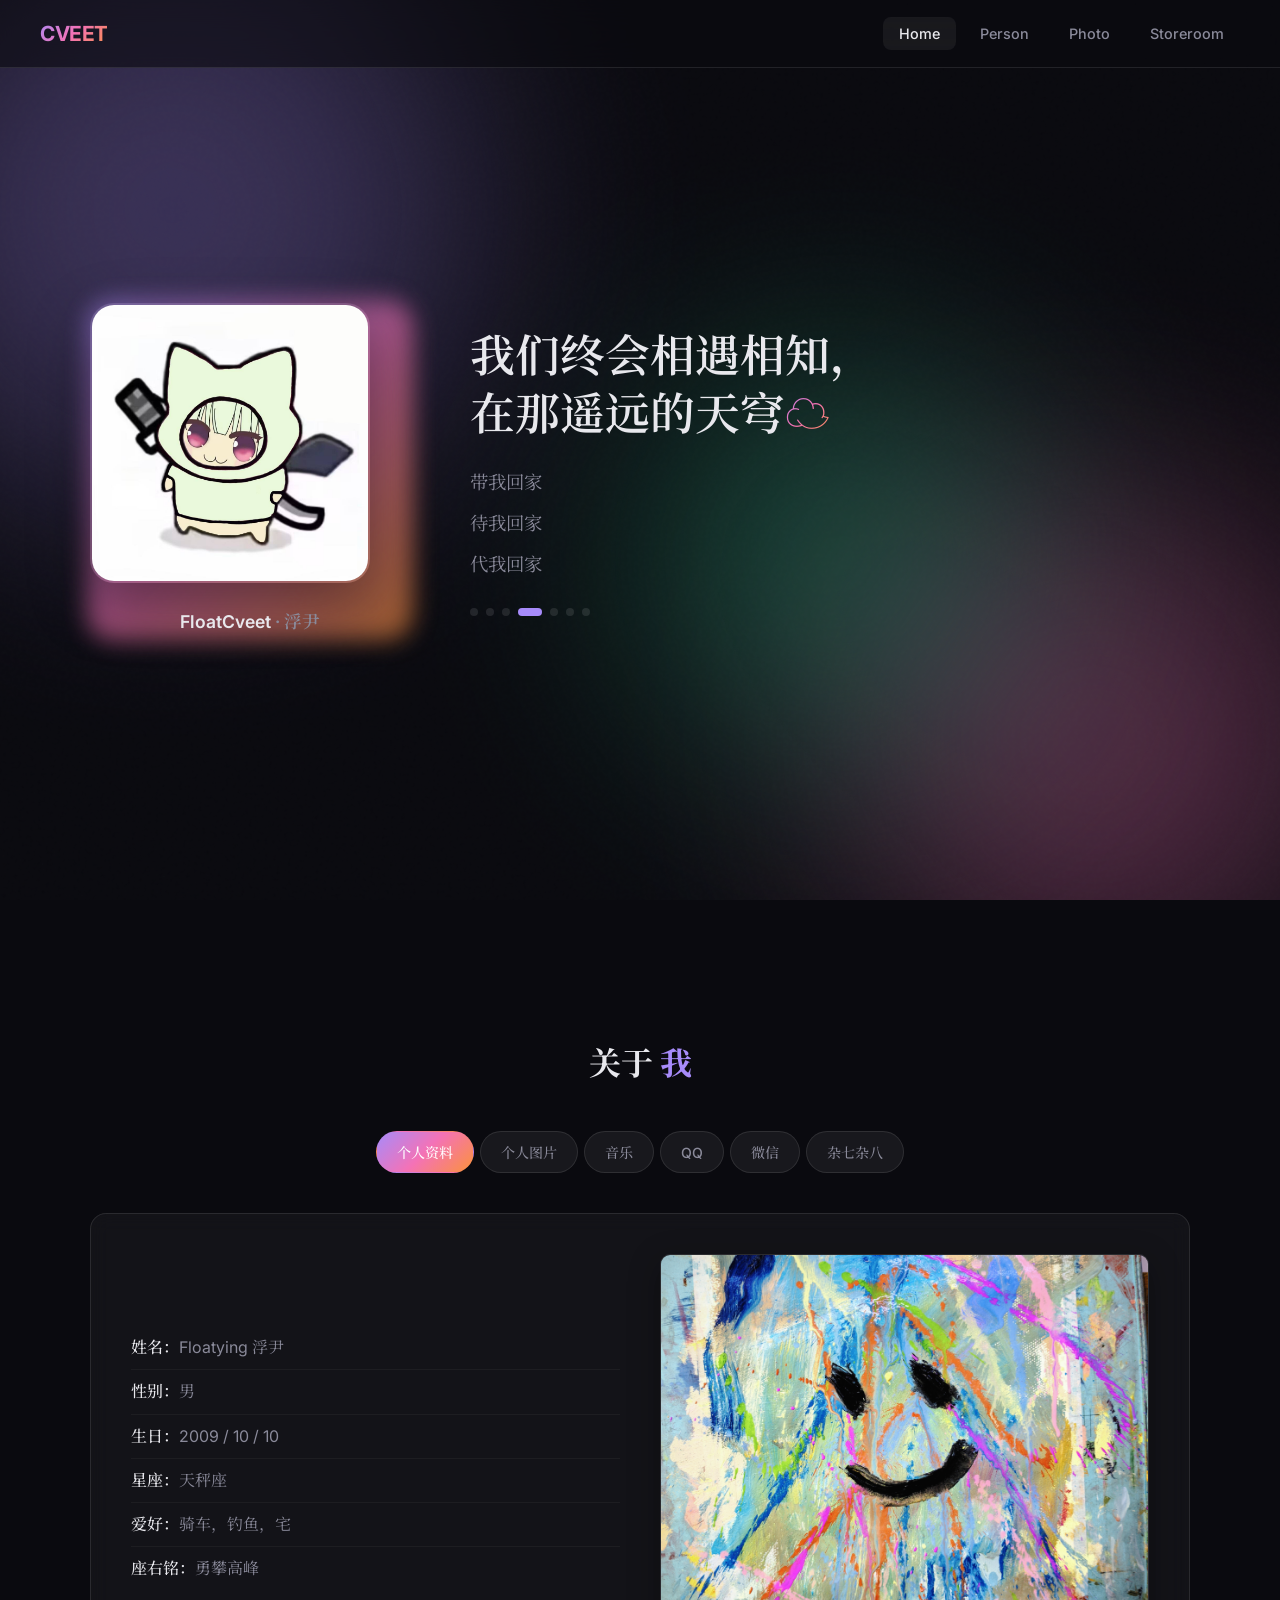
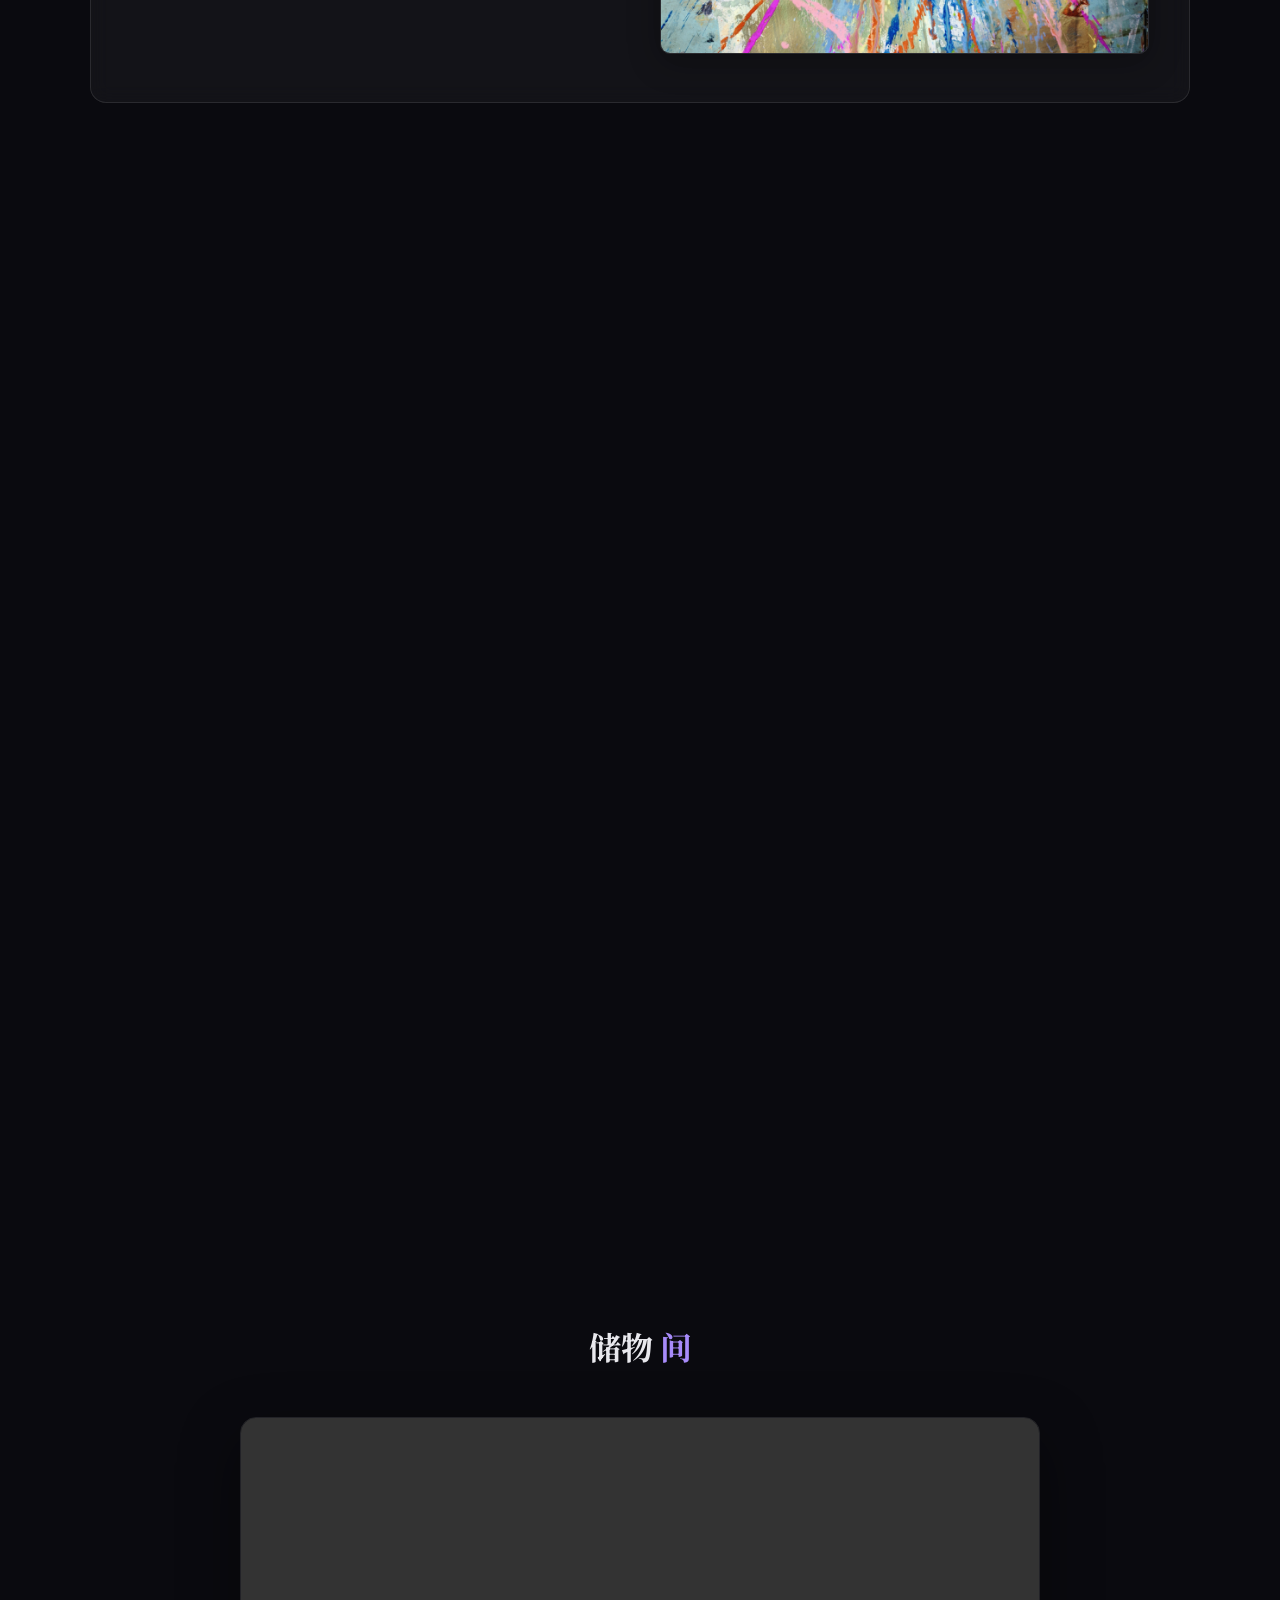
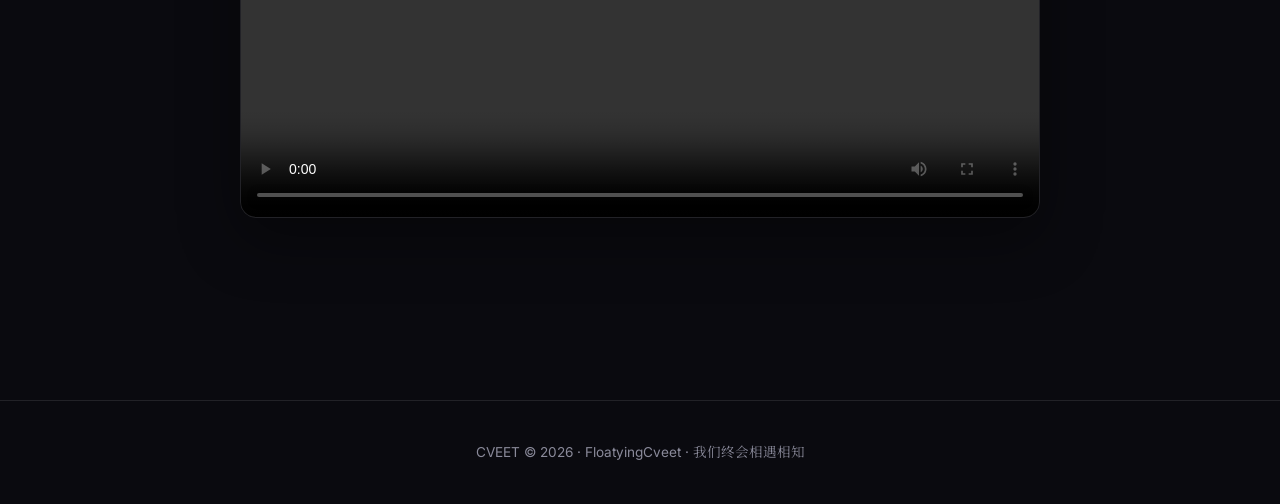
==== index.html @ 34d05875 "Update index.html" ====
<!--感谢千问Ai--Qwen3.7-Max帮我修改该网页-->
<!DOCTYPE html>
<html lang="zh-CN">
<head>
    <meta charset="UTF-8" />
    <meta name="viewport" content="width=device-width, initial-scale=1.0" />
    <title>CVEET - FloatyingCveet 主页</title>
    <link rel="shortcut icon" href="https://g.deev.is/favicon.ico" />
    <link href="https://fonts.googleapis.com/css2?family=Inter:wght@300;400;500;600;700&family=Noto+Serif+SC:wght@400;600&display=swap" rel="stylesheet">
    <style>
        *, *::before, *::after { margin: 0; padding: 0; box-sizing: border-box; }

        :root {
            --bg: #0a0a0f;
            --bg-card: rgba(255,255,255,0.04);
            --bg-glass: rgba(255,255,255,0.06);
            --border-glass: rgba(255,255,255,0.1);
            --text: #e8e8ed;
            --text-muted: #8a8a9a;
            --accent: #a78bfa;
            --accent2: #f472b6;
            --accent3: #34d399;
            --gradient: linear-gradient(135deg, #a78bfa, #f472b6, #fb923c);
            --radius: 16px;
            --radius-sm: 10px;
            --transition: 0.3s cubic-bezier(.4,0,.2,1);
        }

        html { scroll-behavior: smooth; }

        body {
            font-family: 'Inter', 'Noto Serif SC', -apple-system, sans-serif;
            background: var(--bg);
            color: var(--text);
            line-height: 1.7;
            overflow-x: hidden;
        }

        /* Animated Background */
        .bg-gradient {
            position: fixed; inset: 0; z-index: -1; overflow: hidden;
        }
        .bg-gradient .orb {
            position: absolute; border-radius: 50%; filter: blur(120px); opacity: 0.3;
            animation: orbFloat 20s ease-in-out infinite;
        }
        .bg-gradient .orb:nth-child(1) {
            width: 600px; height: 600px; background: #a78bfa; top: -10%; left: -10%;
            animation-delay: 0s;
        }
        .bg-gradient .orb:nth-child(2) {
            width: 500px; height: 500px; background: #f472b6; bottom: -10%; right: -5%;
            animation-delay: -7s;
        }
        .bg-gradient .orb:nth-child(3) {
            width: 400px; height: 400px; background: #34d399; top: 40%; left: 50%;
            animation-delay: -14s;
        }
        @keyframes orbFloat {
            0%, 100% { transform: translate(0, 0) scale(1); }
            25% { transform: translate(80px, -60px) scale(1.1); }
            50% { transform: translate(-40px, 80px) scale(0.9); }
            75% { transform: translate(60px, 40px) scale(1.05); }
        }

        .bg-gradient::after {
            content: ''; position: absolute; inset: 0;
            background: url("data:image/svg+xml,%3Csvg viewBox='0 0 256 256' xmlns='http://www.w3.org/2000/svg'%3E%3Cfilter id='n'%3E%3CfeTurbulence type='fractalNoise' baseFrequency='0.9' numOctaves='4' stitchTiles='stitch'/%3E%3C/filter%3E%3Crect width='100%25' height='100%25' filter='url(%23n)' opacity='0.03'/%3E%3C/svg%3E");
            opacity: 0.5; pointer-events: none;
        }

        /* Navigation */
        nav {
            position: fixed; top: 0; left: 0; right: 0; z-index: 100;
            padding: 16px 40px;
            display: flex; align-items: center; justify-content: space-between;
            backdrop-filter: blur(20px); -webkit-backdrop-filter: blur(20px);
            background: rgba(10,10,15,0.6);
            border-bottom: 1px solid var(--border-glass);
            transition: var(--transition);
        }
        nav.scrolled { background: rgba(10,10,15,0.85); }

        .nav-logo {
            font-size: 1.3rem; font-weight: 700; letter-spacing: -0.5px;
            background: var(--gradient); -webkit-background-clip: text; -webkit-text-fill-color: transparent;
            background-clip: text;
        }

        .nav-links { display: flex; gap: 8px; list-style: none; }
        .nav-links a {
            color: var(--text-muted); text-decoration: none; font-size: 0.9rem;
            padding: 8px 16px; border-radius: 8px; transition: var(--transition);
            font-weight: 500;
        }
        .nav-links a:hover, .nav-links a.active {
            color: var(--text); background: var(--bg-glass);
        }

        .nav-toggle { display: none; background: none; border: none; color: var(--text); cursor: pointer; padding: 8px; }
        .nav-toggle svg { width: 24px; height: 24px; }

        /* Section Base */
        section {
            min-height: 100vh; padding: 120px 40px 80px;
            display: flex; align-items: center; justify-content: center;
        }
        .container { max-width: 1100px; width: 100%; margin: 0 auto; }

        /* Hero Section */
        #home { position: relative; }
        .hero-layout {
            display: grid; grid-template-columns: 320px 1fr; gap: 60px; align-items: center;
        }

        .hero-avatar-wrap { position: relative; }
        .hero-avatar-wrap img {
            width: 280px; height: 280px; object-fit: cover;
            border-radius: 24px; border: 2px solid var(--border-glass);
            box-shadow: 0 20px 60px rgba(0,0,0,0.4);
            transition: transform 0.5s cubic-bezier(.4,0,.2,1);
        }
        .hero-avatar-wrap img:hover { transform: scale(1.03) rotate(1deg); }
        .hero-avatar-wrap::before {
            content: ''; position: absolute; inset: -3px; border-radius: 26px;
            background: var(--gradient); z-index: -1; opacity: 0.6; filter: blur(12px);
        }

        .hero-name {
            font-size: 1.1rem; font-weight: 600; margin-top: 16px; text-align: center;
            color: var(--text-muted);
        }
        .hero-name span { color: var(--text); }

        .hero-info h1 {
            font-family: 'Noto Serif SC', serif; font-size: 2.8rem; font-weight: 600;
            line-height: 1.3; margin-bottom: 24px;
        }
        .hero-info h1 .highlight {
            background: var(--gradient); -webkit-background-clip: text; -webkit-text-fill-color: transparent;
            background-clip: text;
        }

        .quote-slider { position: relative; min-height: 120px; }
        .quote-slide {
            position: absolute; inset: 0; opacity: 0;
            transition: opacity 0.8s ease, transform 0.8s ease;
            transform: translateY(10px);
        }
        .quote-slide.active { opacity: 1; transform: translateY(0); }
        .quote-slide p {
            font-family: 'Noto Serif SC', serif; font-size: 1.15rem;
            color: var(--text-muted); line-height: 1.9; margin-bottom: 6px;
        }

        .quote-dots { display: flex; gap: 8px; margin-top: 24px; }
        .quote-dots button {
            width: 8px; height: 8px; border-radius: 50%; border: none;
            background: var(--border-glass); cursor: pointer; transition: var(--transition);
        }
        .quote-dots button.active {
            background: var(--accent); width: 24px; border-radius: 4px;
        }

        /* Person Section */
        .section-title {
            font-size: 2rem; font-weight: 700; margin-bottom: 40px;
            text-align: center;
        }
        .section-title .accent { color: var(--accent); }

        .tab-bar {
            display: flex; gap: 6px; justify-content: center; flex-wrap: wrap;
            margin-bottom: 40px;
        }
        .tab-bar button {
            background: var(--bg-glass); color: var(--text-muted); border: 1px solid var(--border-glass);
            padding: 10px 20px; border-radius: 100px; font-size: 0.88rem;
            cursor: pointer; transition: var(--transition); font-family: inherit; font-weight: 500;
        }
        .tab-bar button:hover { color: var(--text); border-color: rgba(255,255,255,0.2); }
        .tab-bar button.active {
            background: var(--gradient); color: #fff; border-color: transparent;
        }

        .tab-panel { display: none; animation: fadeUp 0.5s ease; }
        .tab-panel.active { display: block; }

        @keyframes fadeUp {
            from { opacity: 0; transform: translateY(16px); }
            to { opacity: 1; transform: translateY(0); }
        }

        .info-card {
            background: var(--bg-card); border: 1px solid var(--border-glass);
            border-radius: var(--radius); padding: 40px;
            backdrop-filter: blur(10px); -webkit-backdrop-filter: blur(10px);
            display: grid; grid-template-columns: 1fr 1fr; gap: 40px; align-items: center;
        }
        .info-card .info-text p {
            padding: 8px 0; font-size: 1rem; color: var(--text-muted);
            border-bottom: 1px solid rgba(255,255,255,0.04);
        }
        .info-card .info-text p:last-child { border-bottom: none; }
        .info-card .info-text p .label { color: var(--text); font-weight: 500; }
        .info-card .info-img img {
        width: 100%; max-height: 400px; object-fit: cover;
        border-radius: var(--radius-sm);
        border: 1px solid var(--border-glass);
        box-shadow: 0 8px 32px rgba(0,0,0,0.3);
        }

        .lyric-card {
            background: var(--bg-card); border: 1px solid var(--border-glass);
            border-radius: var(--radius); padding: 48px; text-align: center;
            backdrop-filter: blur(10px); max-width: 600px; margin: 0 auto;
        }
        .lyric-card p {
            font-family: 'Noto Serif SC', serif; font-size: 1.1rem;
            color: var(--text-muted); line-height: 2; margin-bottom: 4px;
        }
        .lyric-card .icon { font-size: 2rem; margin-bottom: 16px; }

        /* Photo Gallery */
        .gallery-grid {
            display: grid; grid-template-columns: repeat(auto-fill, minmax(260px, 1fr));
            gap: 16px;
        }
        .gallery-item {
            position: relative; border-radius: var(--radius); overflow: hidden;
            aspect-ratio: 4/5; cursor: pointer;
            border: 1px solid var(--border-glass);
        }
        .gallery-item img {
            width: 100%; height: 100%; object-fit: cover;
            transition: transform 0.6s cubic-bezier(.4,0,.2,1);
        }
        .gallery-item:hover img { transform: scale(1.08); }
        .gallery-item::after {
            content: ''; position: absolute; inset: 0;
            background: linear-gradient(to top, rgba(0,0,0,0.4), transparent);
            opacity: 0; transition: opacity 0.3s;
        }
        .gallery-item:hover::after { opacity: 1; }

        /* Video Section */
        .video-wrap {
            max-width: 800px; margin: 0 auto; border-radius: var(--radius);
            overflow: hidden; border: 1px solid var(--border-glass);
            box-shadow: 0 20px 60px rgba(0,0,0,0.4);
        }
        .video-wrap video { width: 100%; display: block; }

        /* Lightbox */
        .lightbox {
            position: fixed; inset: 0; z-index: 200;
            background: rgba(0,0,0,0.9); backdrop-filter: blur(20px);
            display: flex; align-items: center; justify-content: center;
            opacity: 0; pointer-events: none; transition: opacity 0.3s;
        }
        .lightbox.open { opacity: 1; pointer-events: auto; }
        .lightbox img {
            max-width: 90vw; max-height: 85vh; border-radius: 12px;
            box-shadow: 0 20px 80px rgba(0,0,0,0.5);
        }
        .lightbox-close {
            position: absolute; top: 24px; right: 32px;
            background: none; border: none; color: #fff; font-size: 2rem;
            cursor: pointer; opacity: 0.7; transition: opacity 0.2s;
        }
        .lightbox-close:hover { opacity: 1; }

        /* Scroll Reveal */
        .reveal {
            opacity: 0; transform: translateY(30px);
            transition: opacity 0.7s ease, transform 0.7s ease;
        }
        .reveal.visible { opacity: 1; transform: translateY(0); }

        /* Footer */
        footer {
            text-align: center; padding: 40px; color: var(--text-muted);
            font-size: 0.85rem; border-top: 1px solid var(--border-glass);
        }

        /* Scrollbar */
        ::-webkit-scrollbar { width: 6px; }
        ::-webkit-scrollbar-track { background: transparent; }
        ::-webkit-scrollbar-thumb { background: rgba(255,255,255,0.15); border-radius: 3px; }

        /* Responsive */
        @media (max-width: 900px) {
            .hero-layout { grid-template-columns: 1fr; text-align: center; }
            .hero-avatar-wrap { justify-self: center; }
            .hero-info h1 { font-size: 2rem; }
            .quote-dots { justify-content: center; }
            .info-card { grid-template-columns: 1fr; }
            .info-card .info-img img { max-height: 300px; }
            section { padding: 100px 20px 60px; }
            nav { padding: 14px 20px; }
        }

        @media (max-width: 640px) {
            .nav-links { 
                position: fixed; top: 0; right: 0; bottom: 0; width: 260px;
                flex-direction: column; padding: 80px 24px 40px;
                background: #0a0a0f; backdrop-filter: blur(20px);
                transform: translateX(100%); transition: transform 0.3s ease;
                border-left: 1px solid var(--border-glass);
            }
            .nav-links.open { transform: translateX(0); }
            .nav-links a { font-size: 1rem; padding: 12px 16px; }
            .nav-toggle { display: block; }
            .hero-info h1 { font-size: 1.6rem; }
            .gallery-grid { grid-template-columns: 1fr 1fr; gap: 10px; }
            .gallery-item { aspect-ratio: 1; }
        }
    </style>
</head>
<body>

<div class="bg-gradient">
    <div class="orb"></div>
    <div class="orb"></div>
    <div class="orb"></div>
</div>

<nav id="navbar">
    <div class="nav-logo">CVEET</div>
    <ul class="nav-links" id="navLinks">
        <li><a href="#home" class="active">Home</a></li>
        <li><a href="#person">Person</a></li>
        <li><a href="#photo">Photo</a></li>
        <li><a href="#storeroom">Storeroom</a></li>
    </ul>
    <button class="nav-toggle" id="navToggle" aria-label="Toggle menu">
        <svg viewBox="0 0 24 24" fill="none" stroke="currentColor" stroke-width="2">
            <line x1="3" y1="6" x2="21" y2="6"/>
            <line x1="3" y1="12" x2="21" y2="12"/>
            <line x1="3" y1="18" x2="21" y2="18"/>
        </svg>
    </button>
</nav>

<!-- Hero Section -->
<section id="home">
    <div class="container">
        <div class="hero-layout">
            <div class="hero-avatar-wrap reveal">
                <img src="/images/congyu.jpg" alt="FloatCveet" />
                <div class="hero-name"><span>FloatCveet</span> · 浮尹</div>
            </div>
            <div class="hero-info reveal">
                <h1>我们终会相遇相知，<br/>在那遥远的天穹<span class="highlight">☁️</span></h1>
                <div class="quote-slider" id="quoteSlider">
                    <div class="quote-slide active">
                        <p>无论对谁太过热情，就增加了不被珍惜的概率</p>
                        <p>弱能避开猛烈的狂喜，自然不会有悲痛袭来</p>
                        <p style="color:var(--accent);font-size:0.9rem;">——《人间失格》</p>
                    </div>
                    <div class="quote-slide">
                        <p>在最黑暗的那段人生，是我自己把我自己拉出深渊</p>
                        <p>没有那个人，我就做那个人</p>
                        <p style="color:var(--accent);font-size:0.9rem;">—— 中岛美嘉</p>
                    </div>
                    <div class="quote-slide">
                        <p>生命是有光的，在我熄灭以前</p>
                        <p>能够照亮你一点，就是我所有能做的了</p>
                        <p style="color:var(--accent);font-size:0.9rem;">——《云边有个小卖部》</p>
                    </div>
                    <div class="quote-slide">
                        <p>带我回家</p>
                        <p>待我回家</p>
                        <p>代我回家</p>
                    </div>
                    <div class="quote-slide">
                        <p>不论身在何处，心向何方，</p>
                        <p>我们永远都在同一片天空下</p>
                        <p style="color:var(--accent);font-size:0.9rem;">——《缘之空》</p>
                    </div>
                    <div class="quote-slide">
                        <p>所谓觉悟，</p>
                        <p>就是在漆黑的荒野上开辟出一条理应前进的道路</p>
                        <p style="color:var(--accent);font-size:0.9rem;">——《JOJO的奇妙冒险》</p>
                    </div>
                    <div class="quote-slide">
                        <p>你要咽的下这世间的不美好</p>
                        <p>才配得上这世上一切的美好</p>
                    </div>
                </div>
                <div class="quote-dots" id="quoteDots"></div>
            </div>
        </div>
    </div>
</section>

<!-- Person Section -->
<section id="person">
    <div class="container">
        <h2 class="section-title reveal">关于 <span class="accent">我</span></h2>
        <div class="tab-bar reveal" id="tabBar">
            <button class="active" data-tab="0">个人资料</button>
            <button data-tab="1">个人图片</button>
            <button data-tab="2">音乐</button>
            <button data-tab="3">QQ</button>
            <button data-tab="4">微信</button>
            <button data-tab="5">杂七杂八</button>
        </div>

        <div class="tab-panel active" data-panel="0">
            <div class="info-card reveal">
                <div class="info-text">
                    <p><span class="label">姓名：</span>Floatying 浮尹</p>
                    <p><span class="label">性别：</span>男</p>
                    <p><span class="label">生日：</span>2009 / 10 / 10</p>
                    <p><span class="label">星座：</span>天秤座 </p>
                    <p><span class="label">爱好：</span>骑车，钓鱼，宅</p>
                    <p><span class="label">座右铭：</span>勇攀高峰</p>
                </div>
                <div class="info-img">
                    <img src="/images/smile.jpg" alt="个人海报" />
                </div>
            </div>
        </div>

        <div class="tab-panel" data-panel="1">
            <div class="info-card reveal">
                <div class="info-text">
                    <div class="lyric-card" style="border:none;padding:0;background:none;backdrop-filter:none;">
                        <div class="icon">💘</div>
                        <p>《一个人想着一个人》</p>
                    </div>
                </div>
                <div class="info-img">
                    <img src="/images/hezhao.jpg" alt="个人图片" />
                </div>
            </div>
        </div>

        <div class="tab-panel" data-panel="2">
            <div class="lyric-card reveal">
                <div class="icon">🎶</div>
                <p>来不及道声感谢</p>
                <p>故事已结尾</p>
                <p>太多事情来不及后悔</p>
                <p>我还有太多心愿</p>
                <p>太多梦没有实现</p>
                <p>桌上还留着过去的照片💕</p>
            </div>
        </div>

        <div class="tab-panel" data-panel="3">
            <div class="info-card reveal">
                <div class="info-text">
                    <p><span class="label">QQ 大号：</span>1914535841</p>
                    <p><span class="label">QQ 小号：</span>3363246974</p>
                    <p><span class="label">邮箱：</span>1914535841@qq.com</p>
                </div>
                <div class="info-img">
                    <img src="/images/qqtx.jpg" alt="" />
                </div>
            </div>
        </div>

        <div class="tab-panel" data-panel="4">
            <div class="info-card reveal">
                <div class="info-text">
                    <p><span class="label">微信：</span>hao1010Sora</p>
                    <p>落叶🍂知湫意</p>
                    <p>爱意💕随风起</p>
                </div>
                <div class="info-img">
                    <img src="/images/wxtx.jpg" alt="" />
                </div>
            </div>
        </div>

        <div class="tab-panel" data-panel="5">
            <div class="info-card reveal">
                <div class="info-text">
                    <p>太杂了，不知道说什么好，干脆不说了</p>
                </div>
                <div class="info-img">
                    <img src="/images/img2/午间明日.jpg" alt="" />
                </div>
            </div>
        </div>
    </div>
</section>

<!-- Photo Gallery -->
<section id="photo">
    <div class="container">
        <h2 class="section-title reveal">照片 <span class="accent">集</span></h2>
        <div class="gallery-grid reveal">
            <div class="gallery-item" onclick="openLightbox(this)">
                <img src="/images/fj1.jpg" alt="" />
            </div>
            <div class="gallery-item" onclick="openLightbox(this)">
                <img src="/images/fj2.jpg" alt="" />
            </div>
            <div class="gallery-item" onclick="openLightbox(this)">
                <img src="/images/fj3.jpg" alt="" />
            </div>
            <div class="gallery-item" onclick="openLightbox(this)">
                <img src="/images/fj4.jpg" alt="" />
            </div>
            <!--<div class="gallery-item" onclick="openLightbox(this)">
                <img src="/images/img1/previewFix.jpg" alt="" />
            </div>
            <div class="gallery-item" onclick="openLightbox(this)">
                <img src="/images/img1/previewFix (1).jpg" alt="" />
            </div>
            <div class="gallery-item" onclick="openLightbox(this)">
                <img src="/images/img1/previewFix (2).jpg" alt="" />
            </div>
            <div class="gallery-item" onclick="openLightbox(this)">
                <img src="/images/img1/previewFix (3).jpg" alt="" />
            </div>
            <div class="gallery-item" onclick="openLightbox(this)">
                <img src="/images/img1/previewFix (4).jpg" alt="" />
            </div>
            <div class="gallery-item" onclick="openLightbox(this)">
                <img src="/images/img1/previewFix (5).jpg" alt="" />
            </div>
            <div class="gallery-item" onclick="openLightbox(this)">
                <img src="/images/img2/previewFix (6).jpg" alt="" />
            </div>
            <div class="gallery-item" onclick="openLightbox(this)">
                <img src="/images/img2/psc1.jpg" alt="" />
            </div>-->
        </div>
    </div>
</section>

<!-- Video Section -->
<section id="storeroom">
    <div class="container">
        <h2 class="section-title reveal">储物 <span class="accent">间</span></h2>
        <div class="video-wrap reveal">
            <video src="https://vdse.bdstatic.com/192d9a98d782d9c74c96f09db9378d93.mp4" controls preload="metadata"></video>
        </div>
    </div>
</section>

<!-- Lightbox -->
<div class="lightbox" id="lightbox" onclick="closeLightbox()">
    <button class="lightbox-close" onclick="closeLightbox()">&times;</button>
    <img id="lightboxImg" src="" alt="" />
</div>

<footer>
    <p>CVEET &copy; 2026 &middot; FloatyingCveet &middot; 我们终会相遇相知</p>
</footer>

<script>
(function() {
    'use strict';

    // Quote Slider
    var slides = document.querySelectorAll('.quote-slide');
    var dotsContainer = document.getElementById('quoteDots');
    var currentSlide = 0;
    var autoSlide;

    slides.forEach(function(_, i) {
        var dot = document.createElement('button');
        dot.setAttribute('aria-label', 'Quote ' + (i + 1));
        if (i === 0) dot.classList.add('active');
        dot.addEventListener('click', function() { goToSlide(i); });
        dotsContainer.appendChild(dot);
    });

    function goToSlide(n) {
        slides[currentSlide].classList.remove('active');
        dotsContainer.children[currentSlide].classList.remove('active');
        currentSlide = n;
        slides[currentSlide].classList.add('active');
        dotsContainer.children[currentSlide].classList.add('active');
    }

    function nextSlide() {
        goToSlide((currentSlide + 1) % slides.length);
    }

    function startAuto() {
        autoSlide = setInterval(nextSlide, 5000);
    }
    startAuto();

    document.getElementById('quoteSlider').addEventListener('mouseenter', function() { clearInterval(autoSlide); });
    document.getElementById('quoteSlider').addEventListener('mouseleave', startAuto);

    // Tab Switching
    var tabButtons = document.querySelectorAll('#tabBar button');
    var tabPanels = document.querySelectorAll('.tab-panel');

    tabButtons.forEach(function(btn) {
        btn.addEventListener('click', function() {
            var idx = btn.dataset.tab;
            tabButtons.forEach(function(b) { b.classList.remove('active'); });
            btn.classList.add('active');
            tabPanels.forEach(function(p) {
                p.classList.remove('active');
                if (p.dataset.panel === idx) p.classList.add('active');
            });
        });
    });

    // Scroll Reveal
    var revealEls = document.querySelectorAll('.reveal');
    var observer = new IntersectionObserver(function(entries) {
        entries.forEach(function(entry) {
            if (entry.isIntersecting) {
                entry.target.classList.add('visible');
                observer.unobserve(entry.target);
            }
        });
    }, { threshold: 0.15 });

    revealEls.forEach(function(el) { observer.observe(el); });

    // Navbar Scroll
    var navbar = document.getElementById('navbar');
    window.addEventListener('scroll', function() {
        navbar.classList.toggle('scrolled', window.scrollY > 60);
    });

    // Active Nav Link
    var sections = document.querySelectorAll('section');
    var navLinks = document.querySelectorAll('.nav-links a');

    window.addEventListener('scroll', function() {
        var current = '';
        sections.forEach(function(sec) {
            var top = sec.offsetTop - 200;
            if (window.scrollY >= top) current = sec.getAttribute('id');
        });
        navLinks.forEach(function(link) {
            link.classList.remove('active');
            if (link.getAttribute('href') === '#' + current) link.classList.add('active');
        });
    });

    // Mobile Nav
    var navToggle = document.getElementById('navToggle');
    var navLinksEl = document.getElementById('navLinks');

    navToggle.addEventListener('click', function() {
        navLinksEl.classList.toggle('open');
    });

    navLinksEl.querySelectorAll('a').forEach(function(a) {
        a.addEventListener('click', function() { navLinksEl.classList.remove('open'); });
    });

    // Lightbox
    window.openLightbox = function(el) {
        var img = el.querySelector('img');
        document.getElementById('lightboxImg').src = img.src;
        document.getElementById('lightbox').classList.add('open');
        document.body.style.overflow = 'hidden';
    };

    window.closeLightbox = function() {
        document.getElementById('lightbox').classList.remove('open');
        document.body.style.overflow = '';
    };

    document.addEventListener('keydown', function(e) {
        if (e.key === 'Escape') closeLightbox();
    });

    // Smooth Scroll
    document.querySelectorAll('a[href^="#"]').forEach(function(anchor) {
        anchor.addEventListener('click', function(e) {
            e.preventDefault();
            var target = document.querySelector(this.getAttribute('href'));
            if (target) {
                target.scrollIntoView({ behavior: 'smooth', block: 'start' });
            }
        });
    });

})();
</script>

</body>
</html>
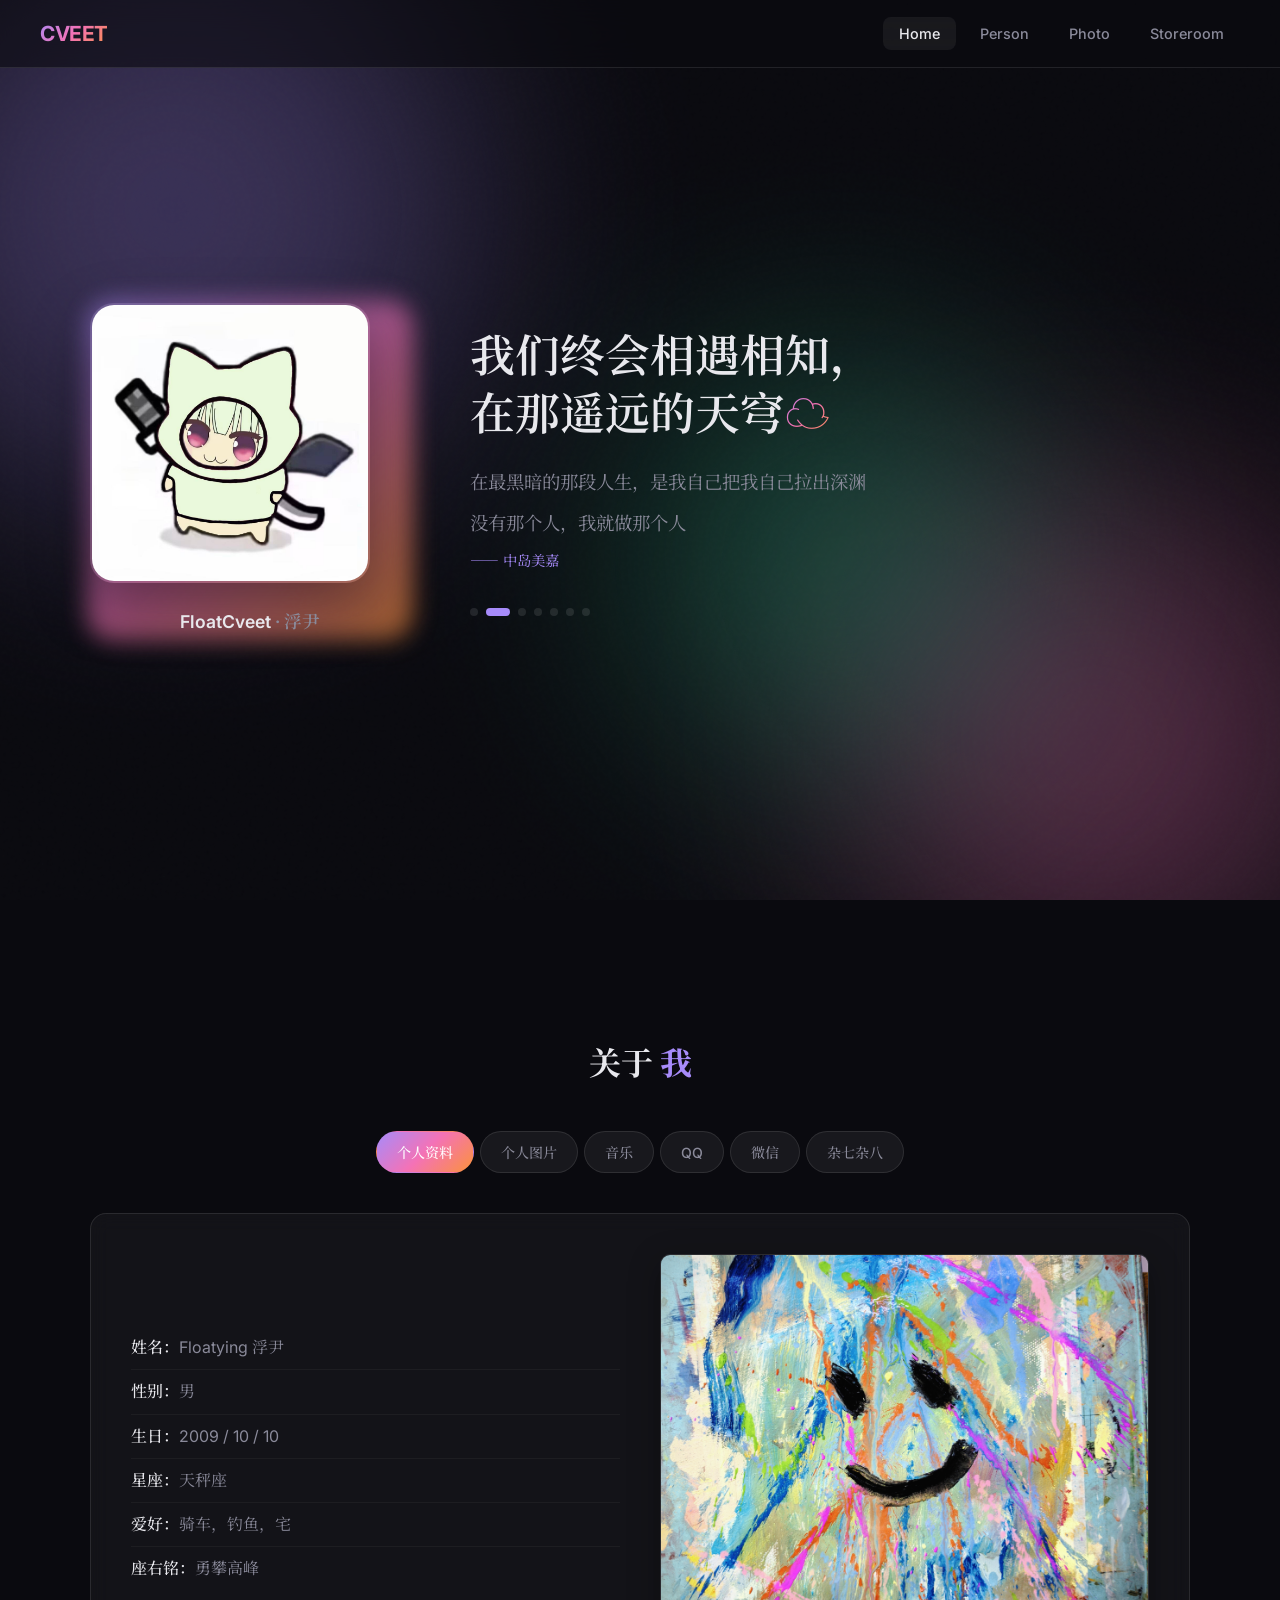
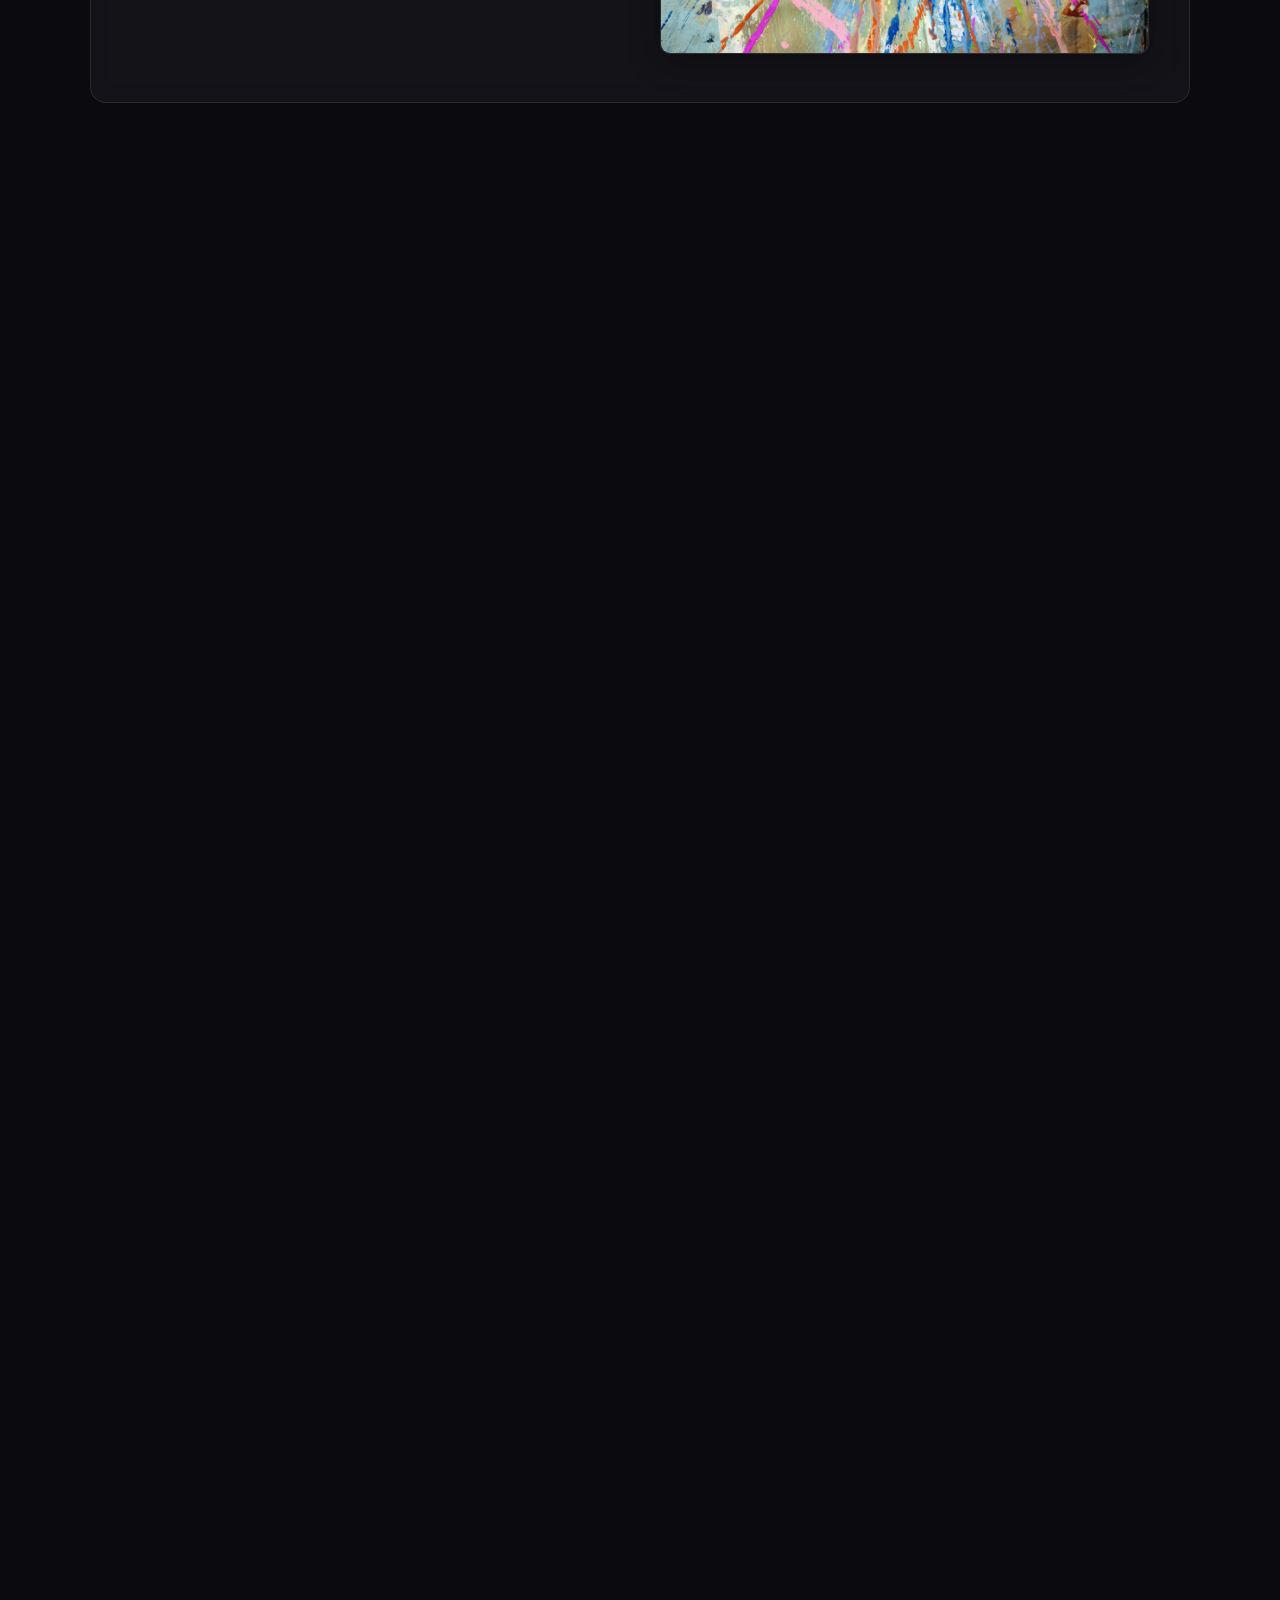
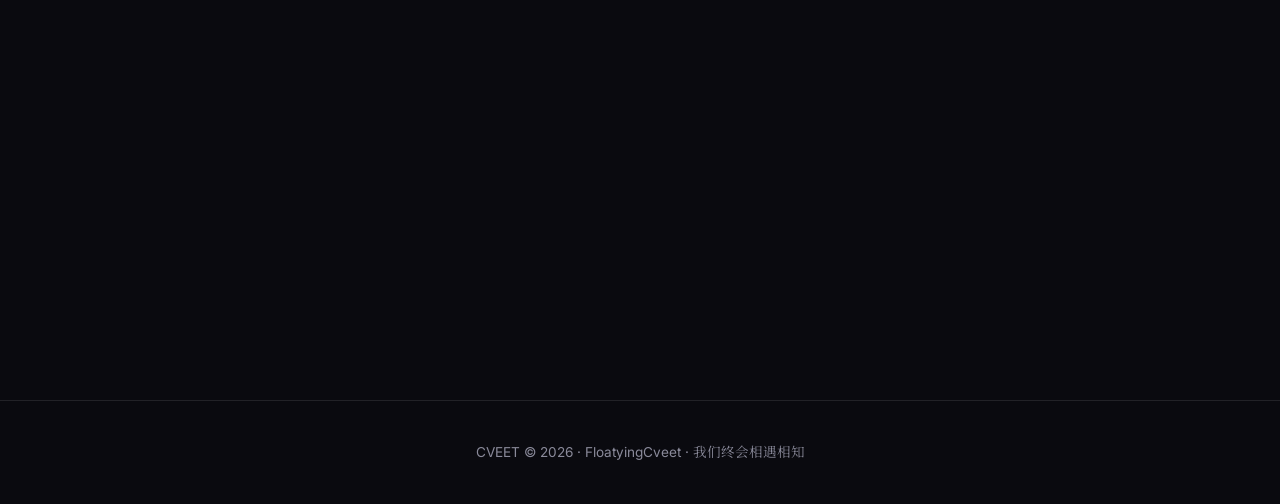
==== commit f9ed976a: "Update index.html" ====
--- a/index.html
+++ b/index.html
@@ -1,4 +1,4 @@
-<!--感谢千问Ai--Qwen3.7-Max帮我修改该网页-->
+    <!--感谢千问Ai--Qwen3.7-Max帮我修改该网页-->
 <!DOCTYPE html>
 <html lang="zh-CN">
 <head>
@@ -314,6 +314,26 @@
             .hero-info h1 { font-size: 1.6rem; }
             .gallery-grid { grid-template-columns: 1fr 1fr; gap: 10px; }
             .gallery-item { aspect-ratio: 1; }
+            /* 抽屉面板：去掉 backdrop-filter 依赖，纯实色保底 */
+            .nav-links {
+            background: #0a0a0f !important;
+            -webkit-backdrop-filter: none;
+            backdrop-filter: none;
+            }        
+
+            /* 让每个导航链接都有可见背景 */
+            .nav-links a {
+            background: rgba(255, 255, 255, 0.06);
+            border-radius: 10px;
+            color: var(--text);
+            }
+
+            /* 当前激活页高亮 */
+            .nav-links a.active {
+            background: linear-gradient(135deg, #a78bfa, #f472b6);
+            color: #fff;
+            }
+
         }
     </style>
 </head>
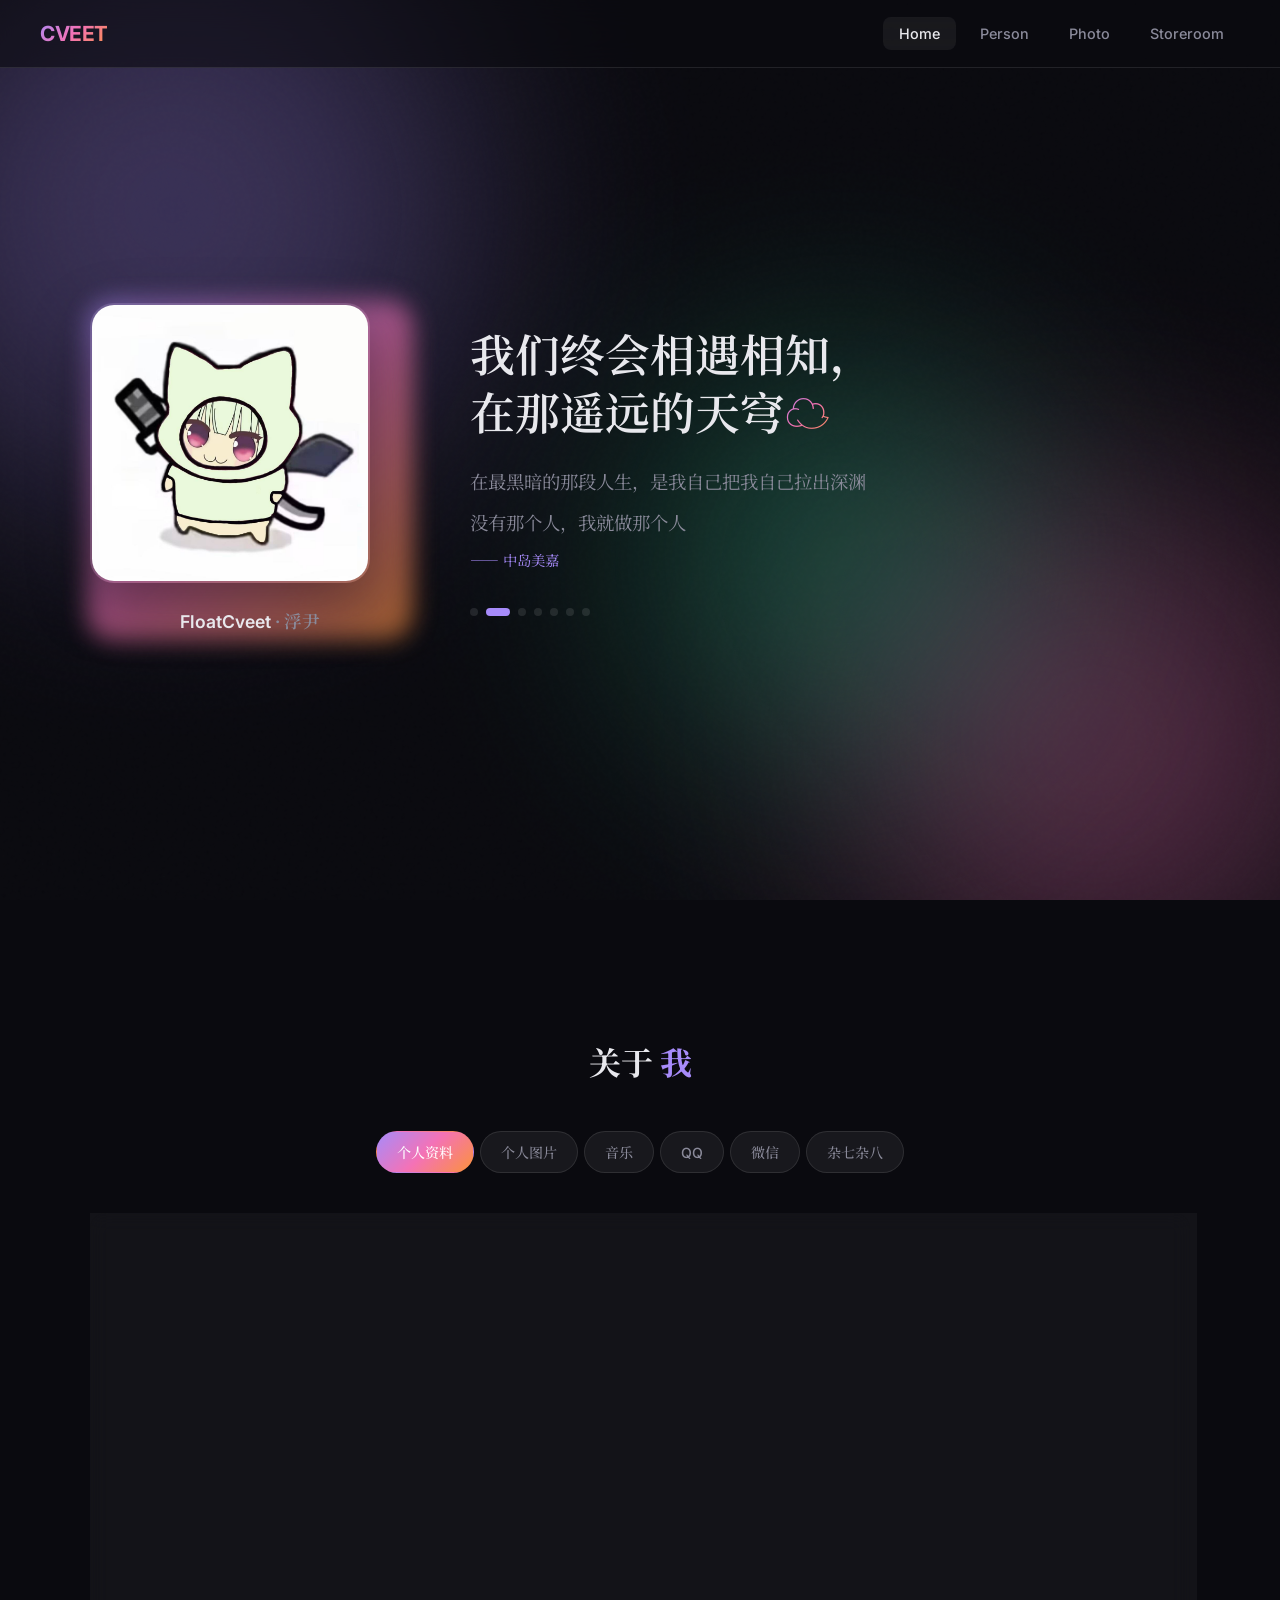
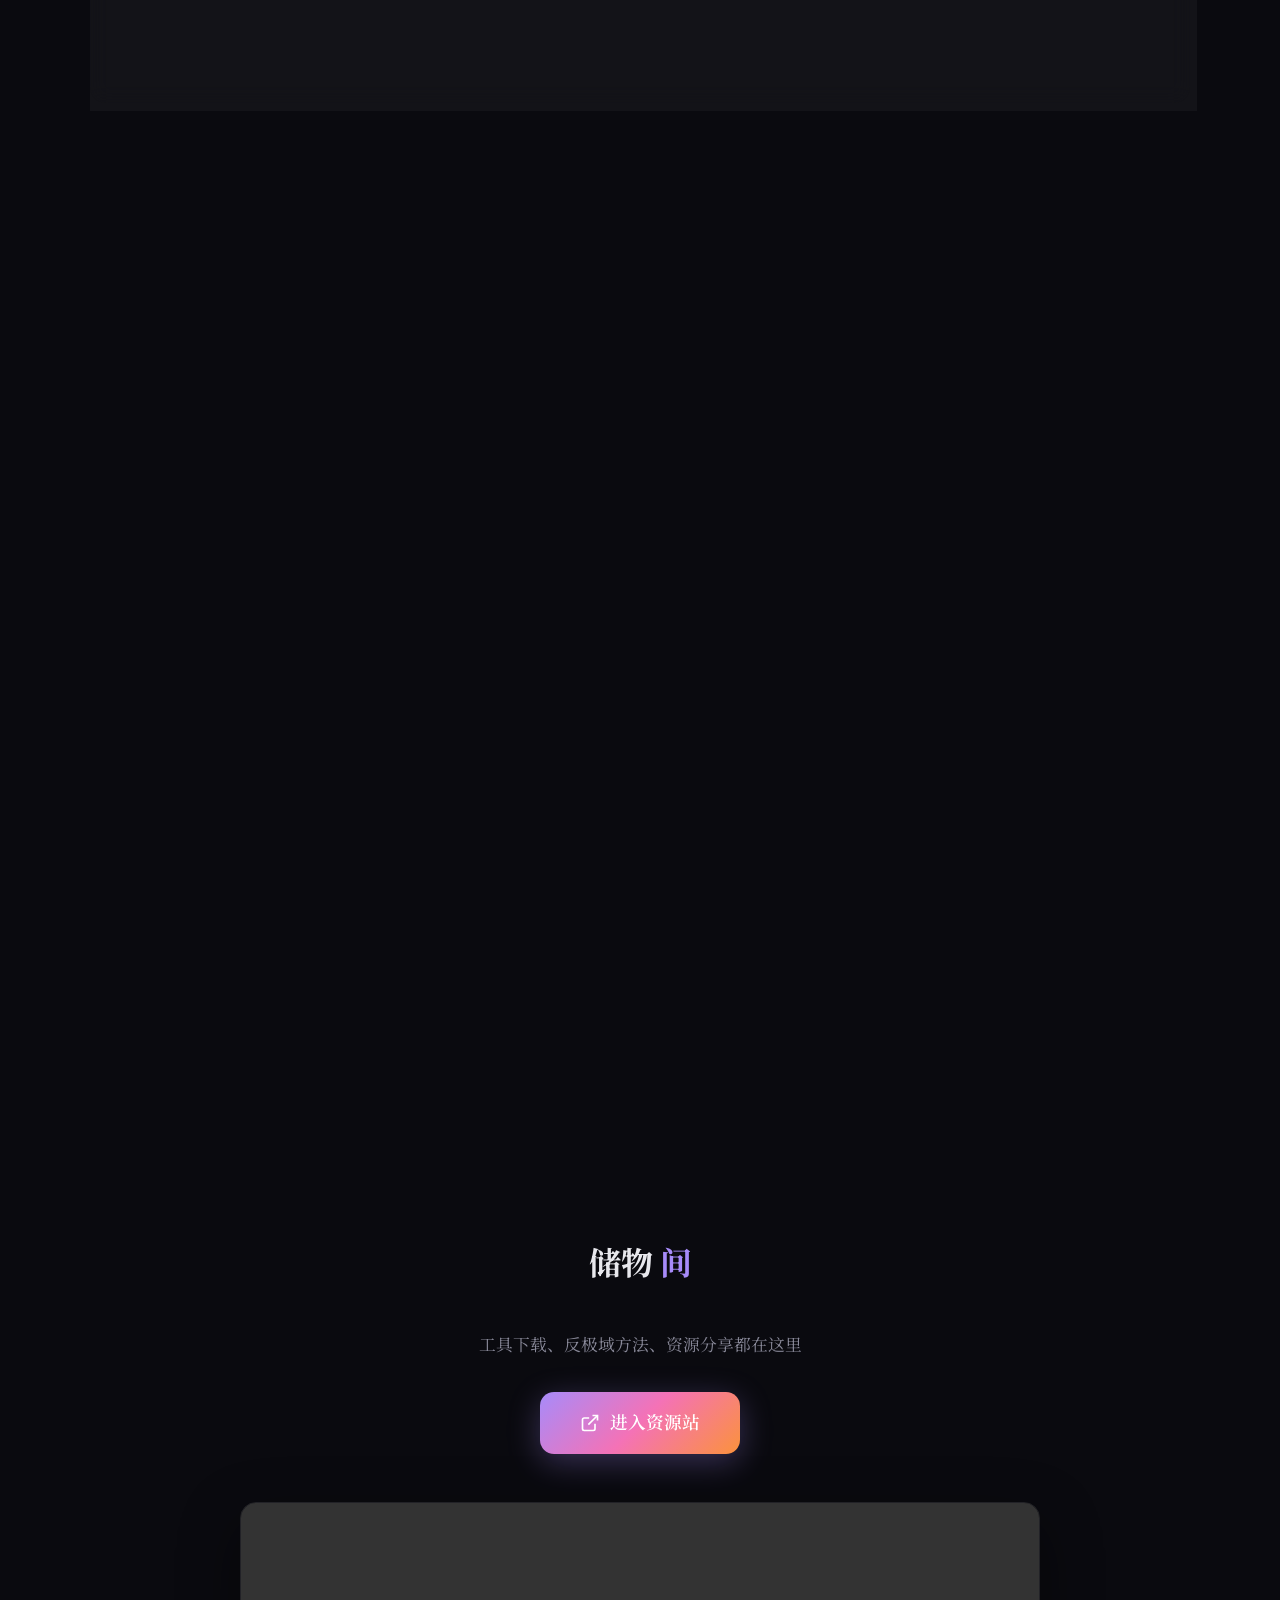
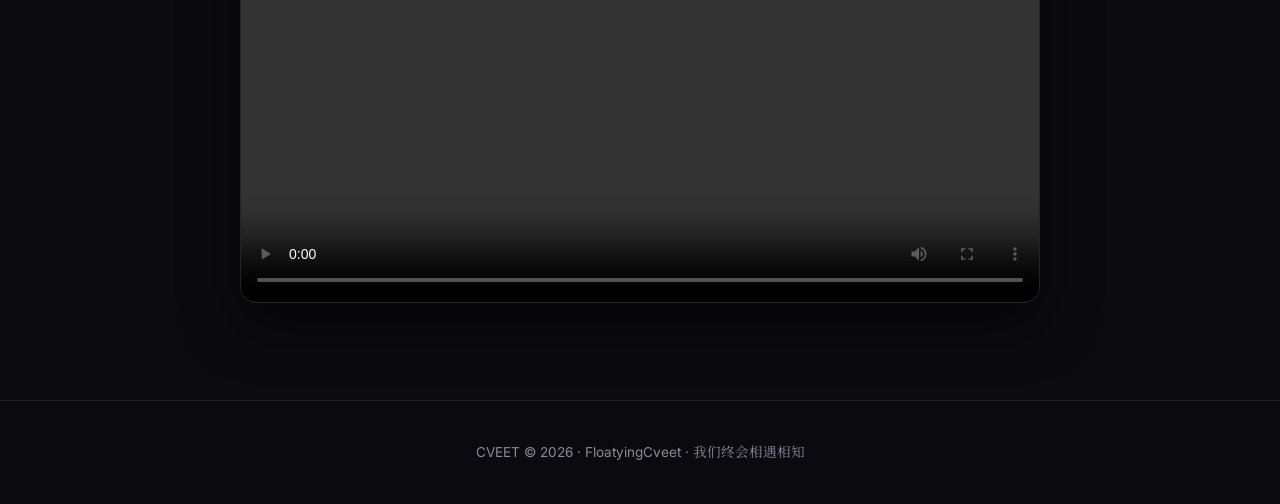
==== commit a9d0a55c: "Update index.html" ====
--- a/index.html
+++ b/index.html
@@ -553,15 +553,31 @@
     </div>
 </section>
 
-<!-- Video Section -->
+<!-- Storeroom -->
 <section id="storeroom">
-    <div class="container">
+    <div class="container" style="text-align:center;">
         <h2 class="section-title reveal">储物 <span class="accent">间</span></h2>
-        <div class="video-wrap reveal">
+        <p style="color:var(--text-muted);margin-bottom:32px;font-size:1.05rem;">工具下载、反极域方法、资源分享都在这里</p>
+        <a href="/stu.html" style="
+            display:inline-flex;align-items:center;gap:10px;
+            padding:16px 40px;border-radius:14px;
+            background:var(--gradient);color:#fff;
+            font-size:1.1rem;font-weight:600;
+            text-decoration:none;
+            transition:transform 0.3s ease, box-shadow 0.3s ease;
+            box-shadow:0 8px 32px rgba(167,139,250,0.3);
+        " onmouseover="this.style.transform='translateY(-3px)';this.style.boxShadow='0 12px 40px rgba(167,139,250,0.4)'"
+           onmouseout="this.style.transform='translateY(0)';this.style.boxShadow='0 8px 32px rgba(167,139,250,0.3)'"
+        >
+            <svg width="20" height="20" viewBox="0 0 24 24" fill="none" stroke="currentColor" stroke-width="2"><path d="M18 13v6a2 2 0 0 1-2 2H5a2 2 0 0 1-2-2V8a2 2 0 0 1 2-2h6"/><polyline points="15 3 21 3 21 9"/><line x1="10" y1="14" x2="21" y2="3"/></svg>
+            进入资源站
+        </a>
+        <div class="video-wrap reveal" style="margin-top:48px;">
             <video src="https://vdse.bdstatic.com/192d9a98d782d9c74c96f09db9378d93.mp4" controls preload="metadata"></video>
         </div>
     </div>
 </section>
+
 
 <!-- Lightbox -->
 <div class="lightbox" id="lightbox" onclick="closeLightbox()">
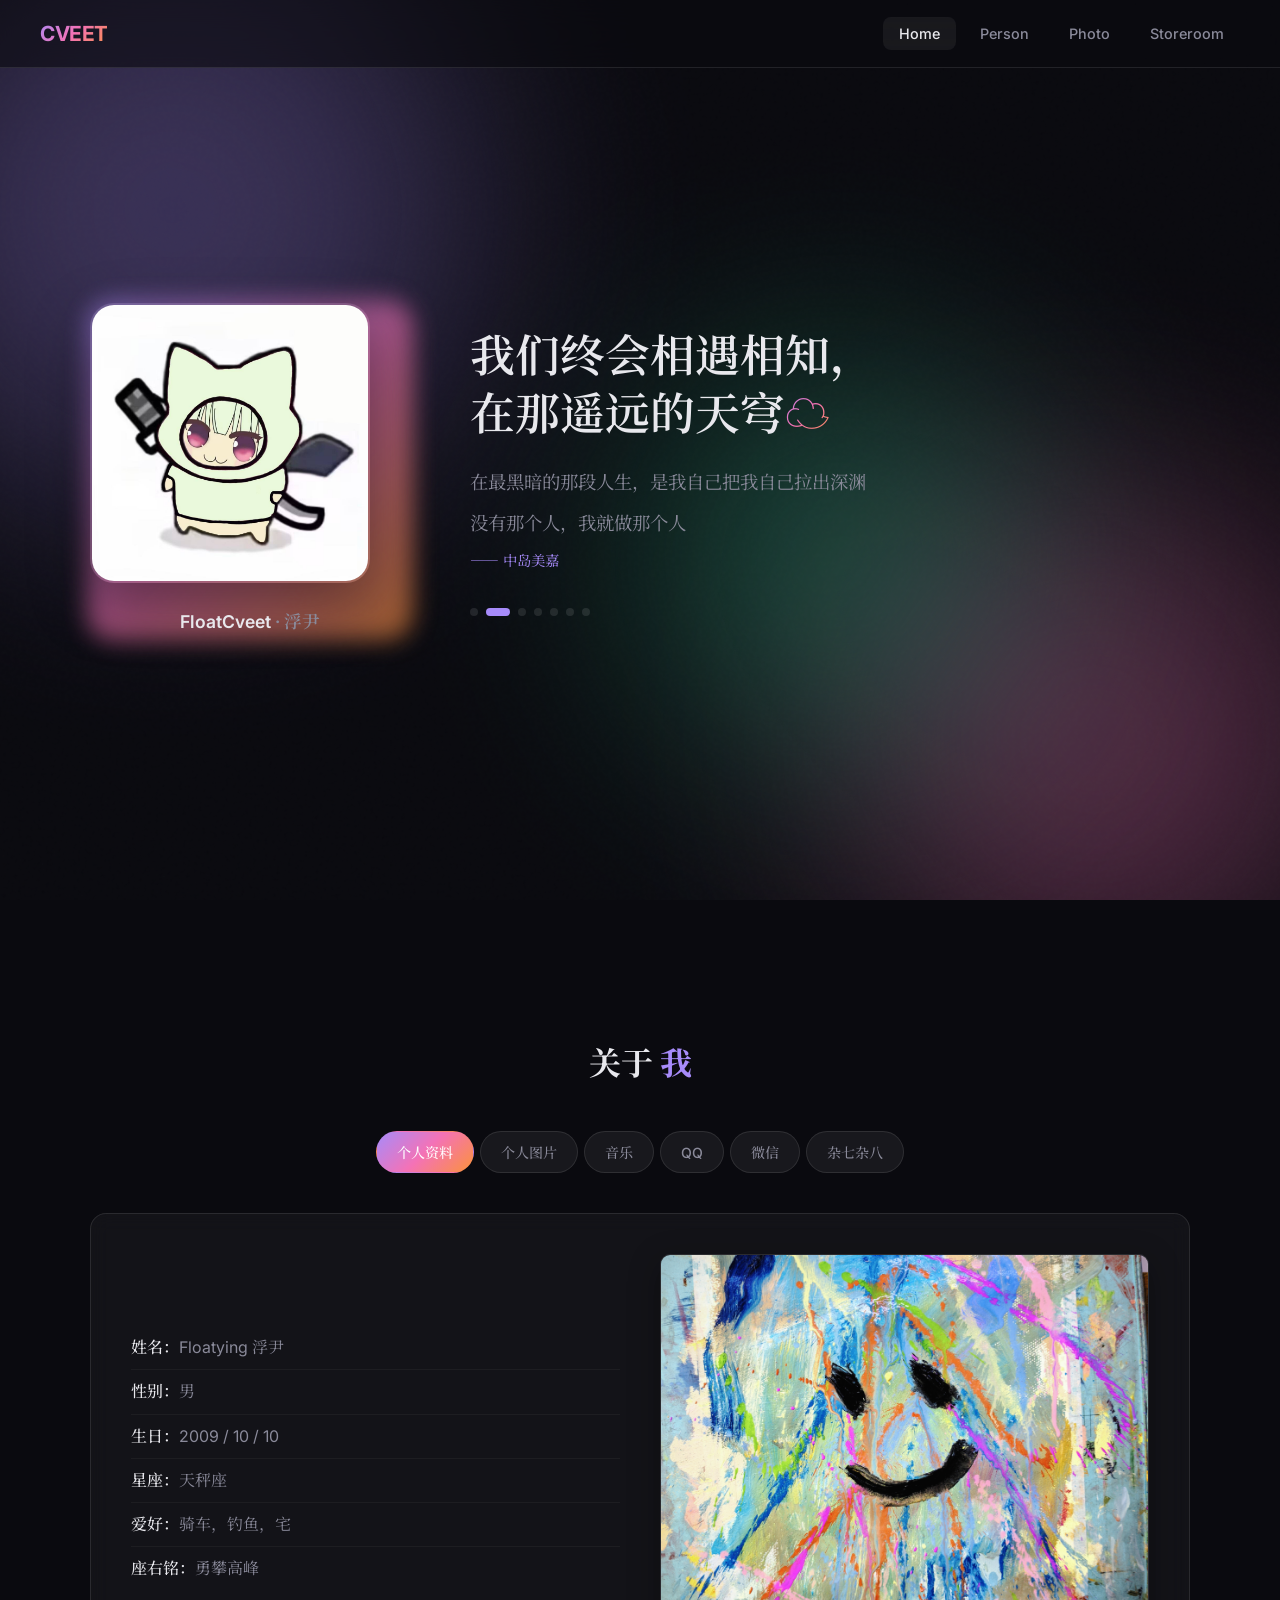
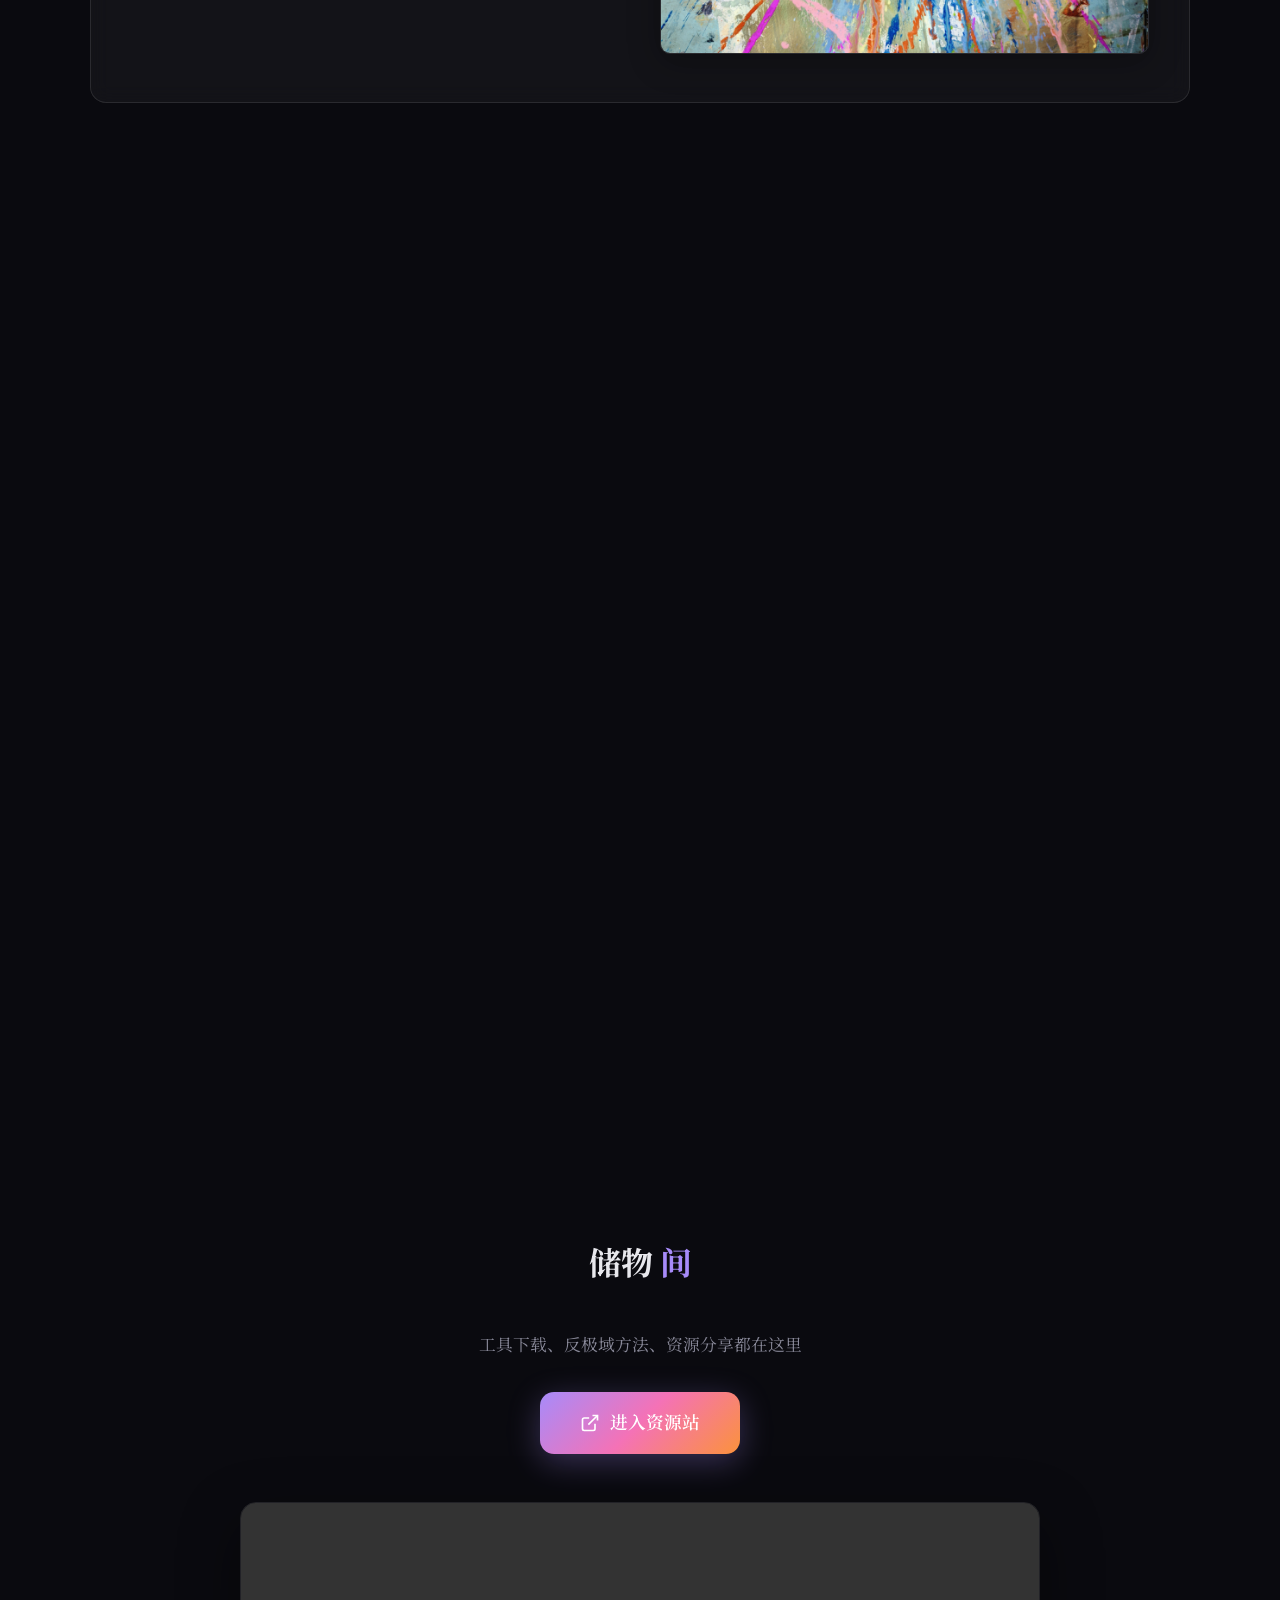
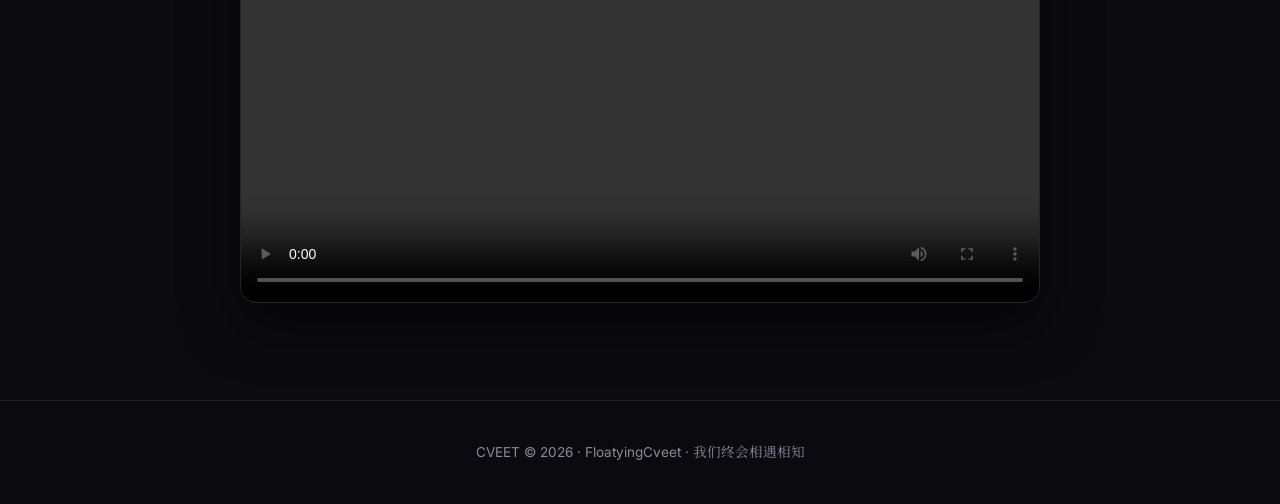
==== commit 4b653974: "Update index.html" ====
--- a/index.html
+++ b/index.html
@@ -5,7 +5,7 @@
     <meta charset="UTF-8" />
     <meta name="viewport" content="width=device-width, initial-scale=1.0" />
     <title>CVEET - FloatyingCveet 主页</title>
-    <link rel="shortcut icon" href="https://g.deev.is/favicon.ico" />
+    <link rel="shortcut icon" href="/images/favicon.ico" />
     <link href="https://fonts.googleapis.com/css2?family=Inter:wght@300;400;500;600;700&family=Noto+Serif+SC:wght@400;600&display=swap" rel="stylesheet">
     <style>
         *, *::before, *::after { margin: 0; padding: 0; box-sizing: border-box; }
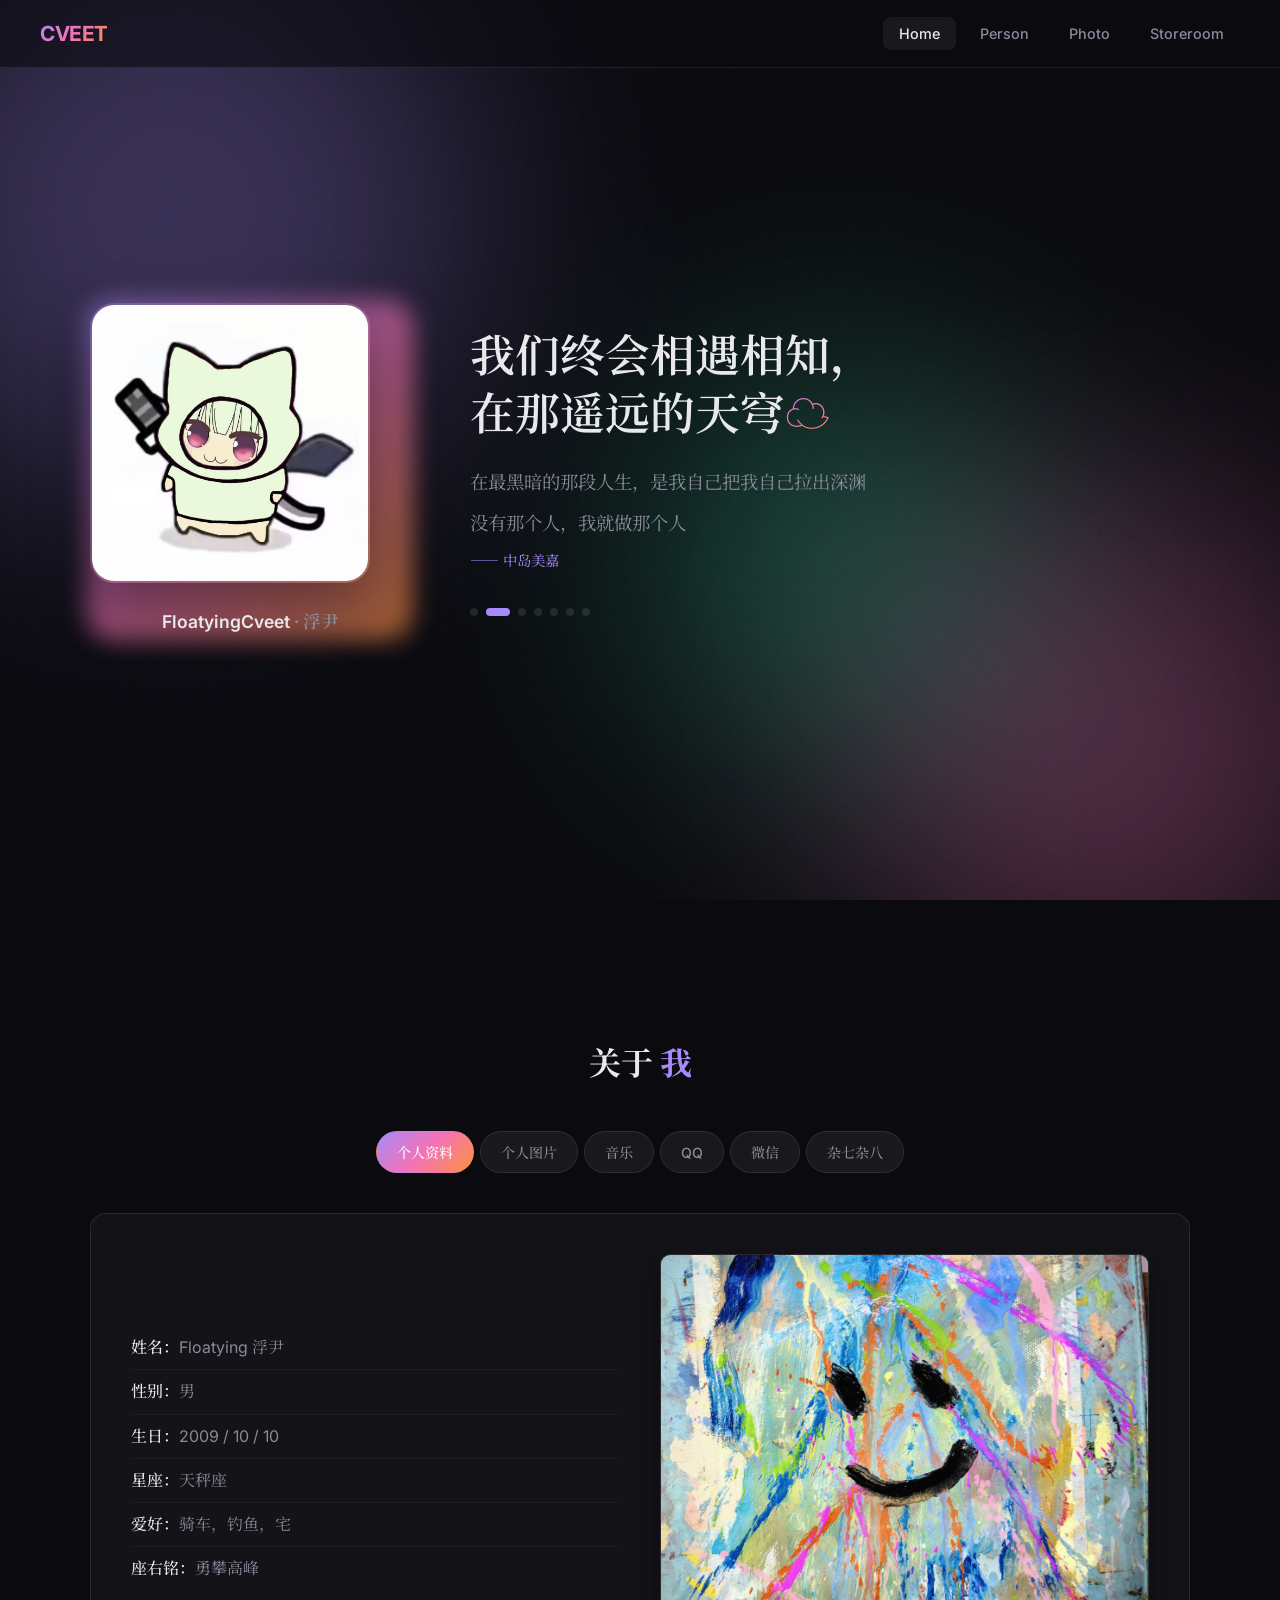
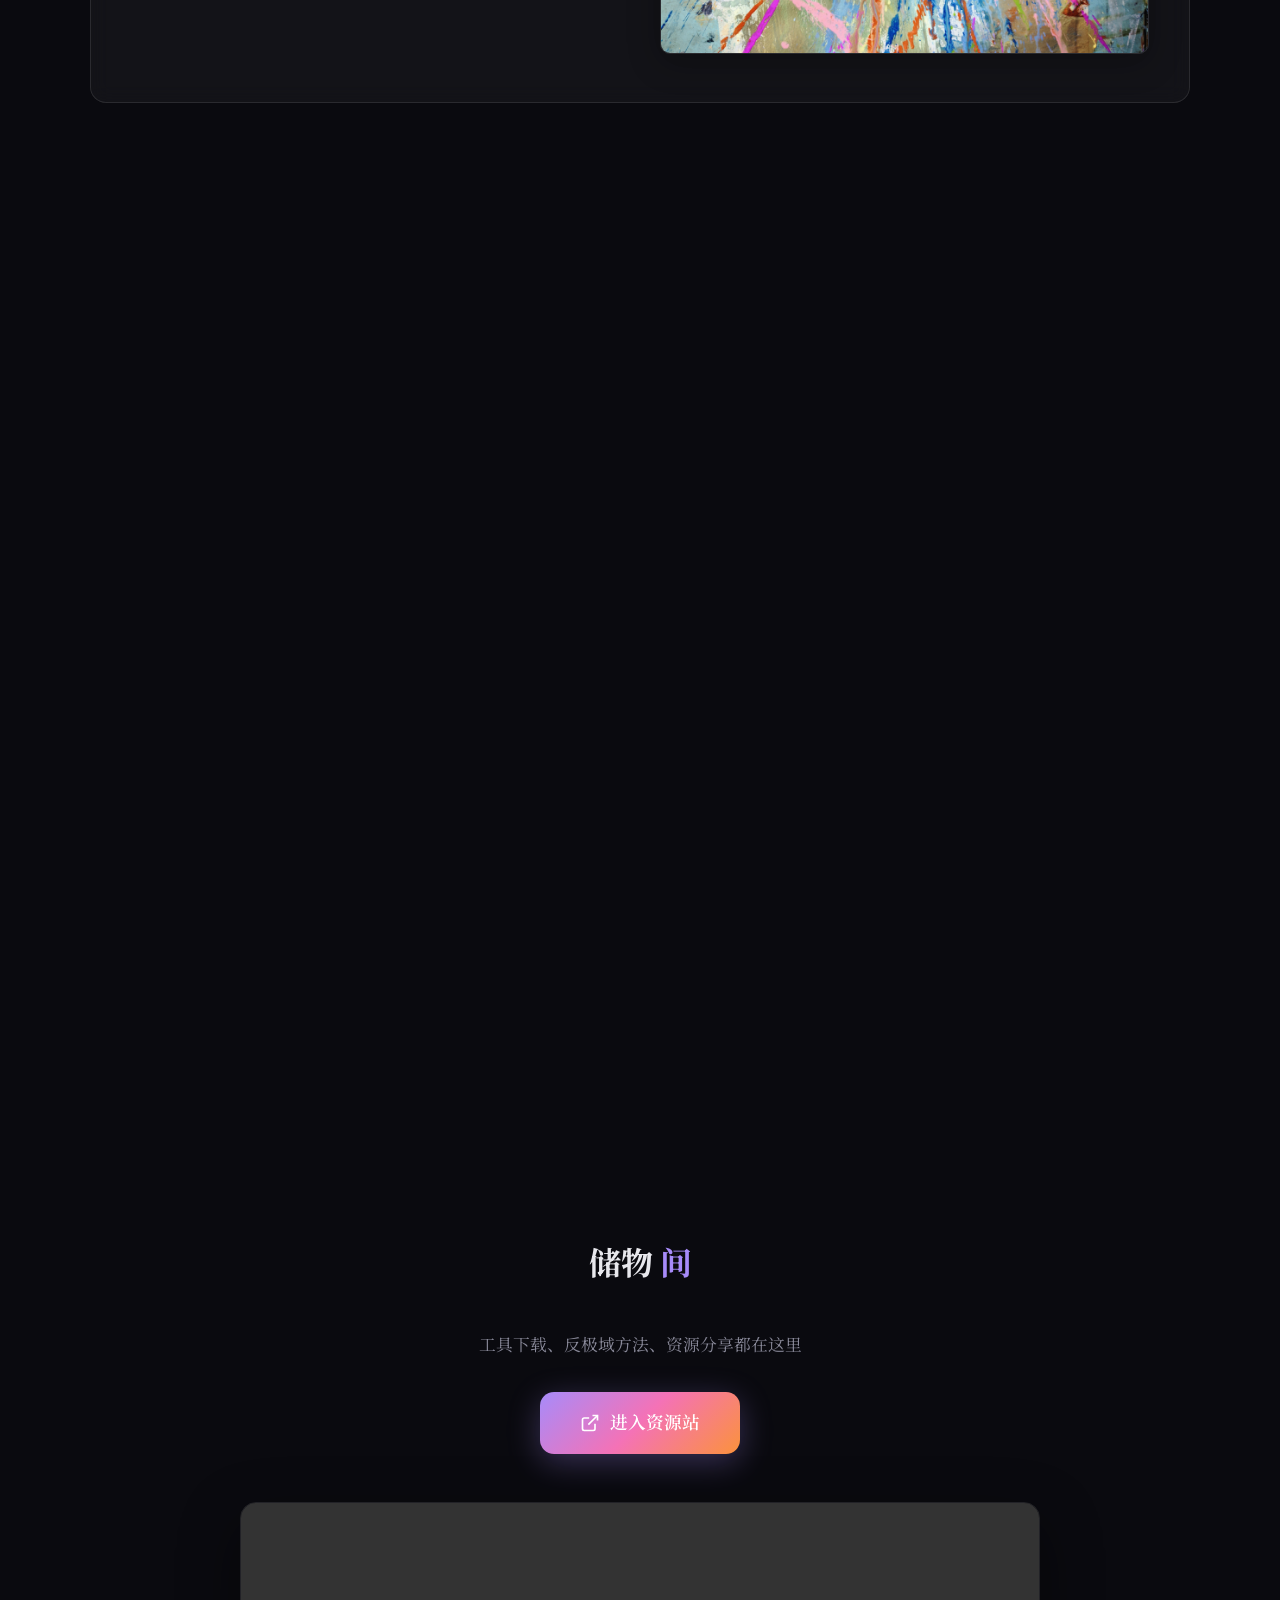
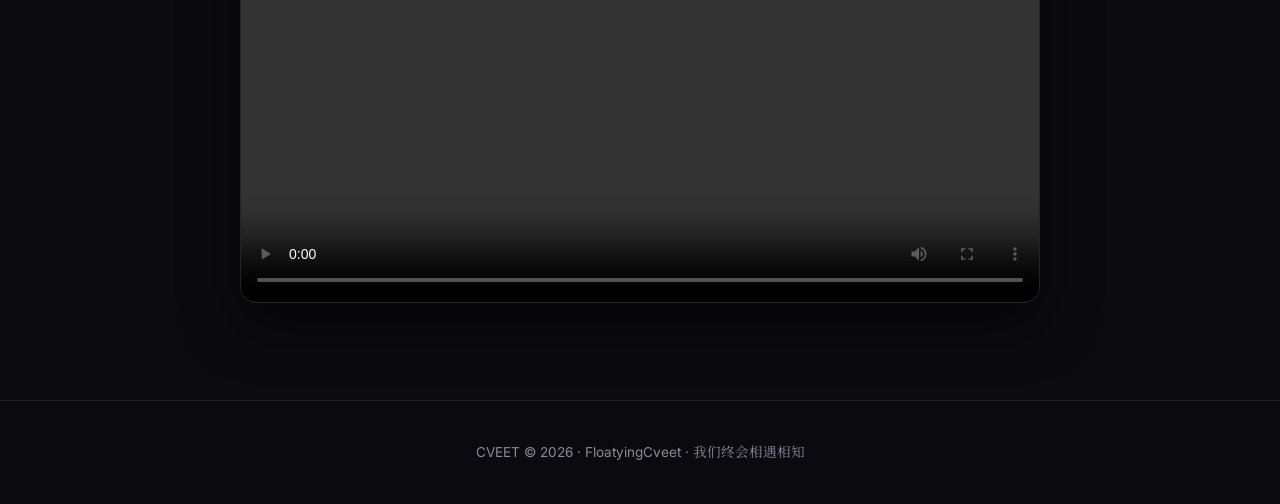
==== commit 6b27258c: "Update index.html" ====
--- a/index.html
+++ b/index.html
@@ -367,8 +367,8 @@
     <div class="container">
         <div class="hero-layout">
             <div class="hero-avatar-wrap reveal">
-                <img src="/images/congyu.jpg" alt="FloatCveet" />
-                <div class="hero-name"><span>FloatCveet</span> · 浮尹</div>
+                <img src="/images/congyu.jpg" alt="FloatyingCveet" />
+                <div class="hero-name"><span>FloatyingCveet</span> · 浮尹</div>
             </div>
             <div class="hero-info reveal">
                 <h1>我们终会相遇相知，<br/>在那遥远的天穹<span class="highlight">☁️</span></h1>
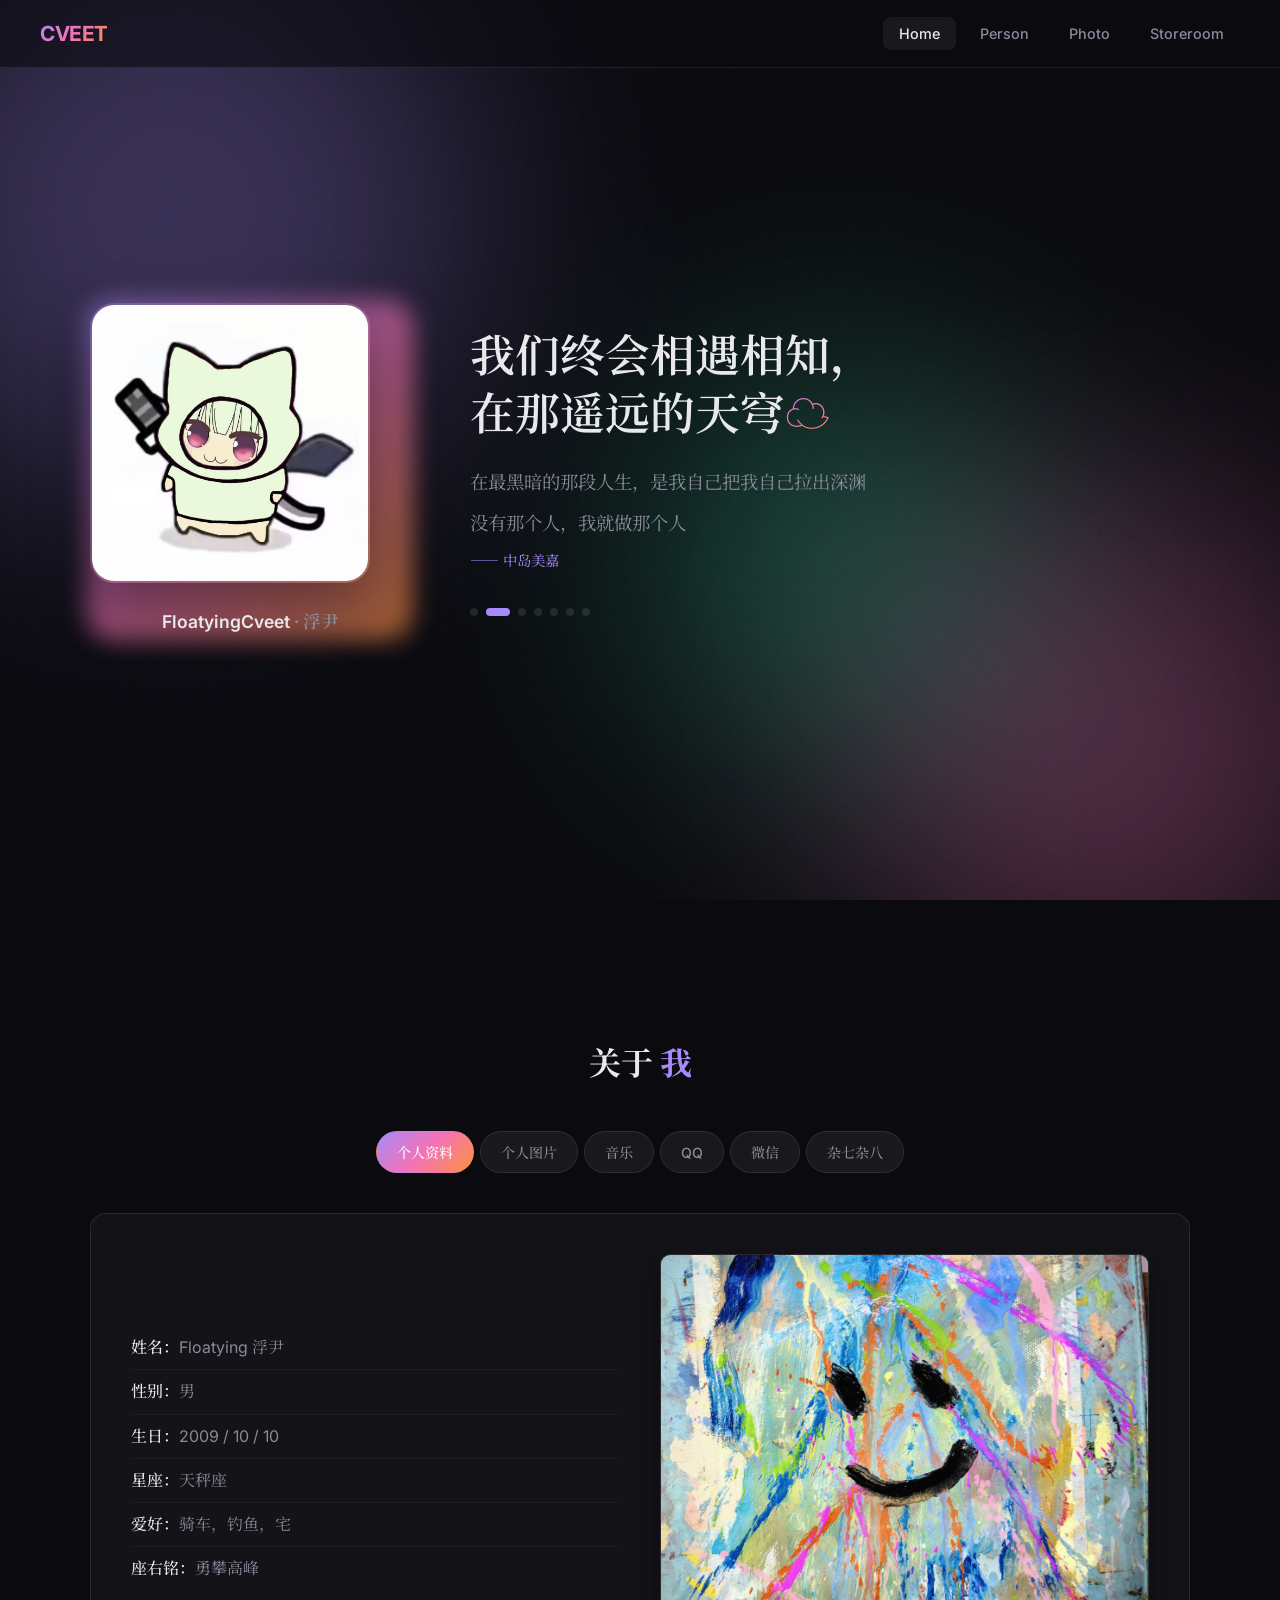
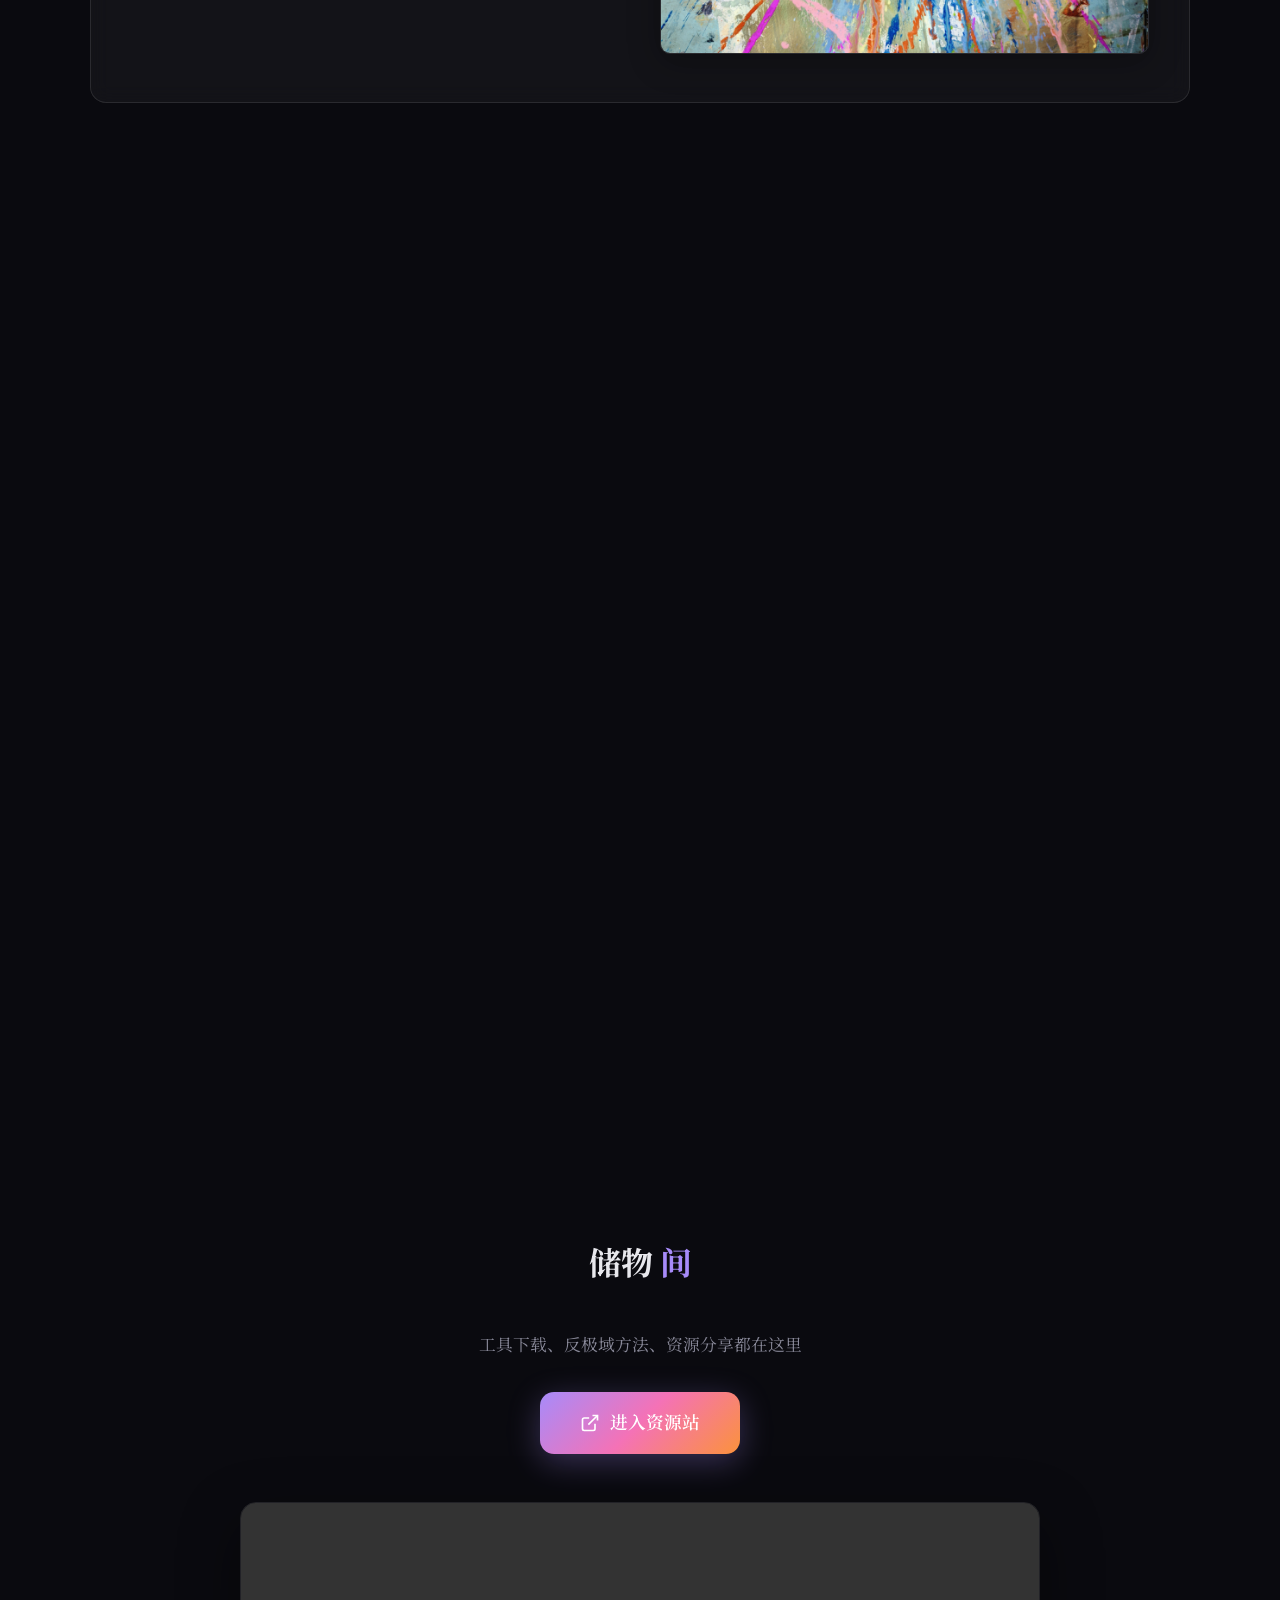
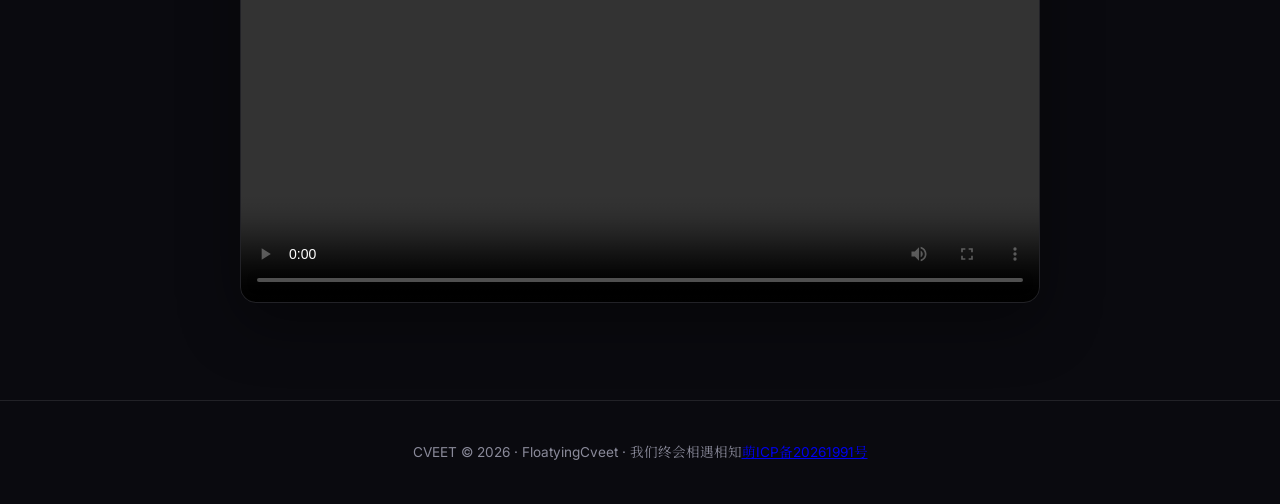
==== commit 98bb0ec6: "Update index.html" ====
--- a/index.html
+++ b/index.html
@@ -586,7 +586,7 @@
 </div>
 
 <footer>
-    <p>CVEET &copy; 2026 &middot; FloatyingCveet &middot; 我们终会相遇相知</p>
+    <p>CVEET &copy; 2026 &middot; FloatyingCveet &middot; 我们终会相遇相知<a href="https://icp.gov.moe/?keyword=20261991" target="_blank">萌ICP备20261991号</a></p>
 </footer>
 
 <script>
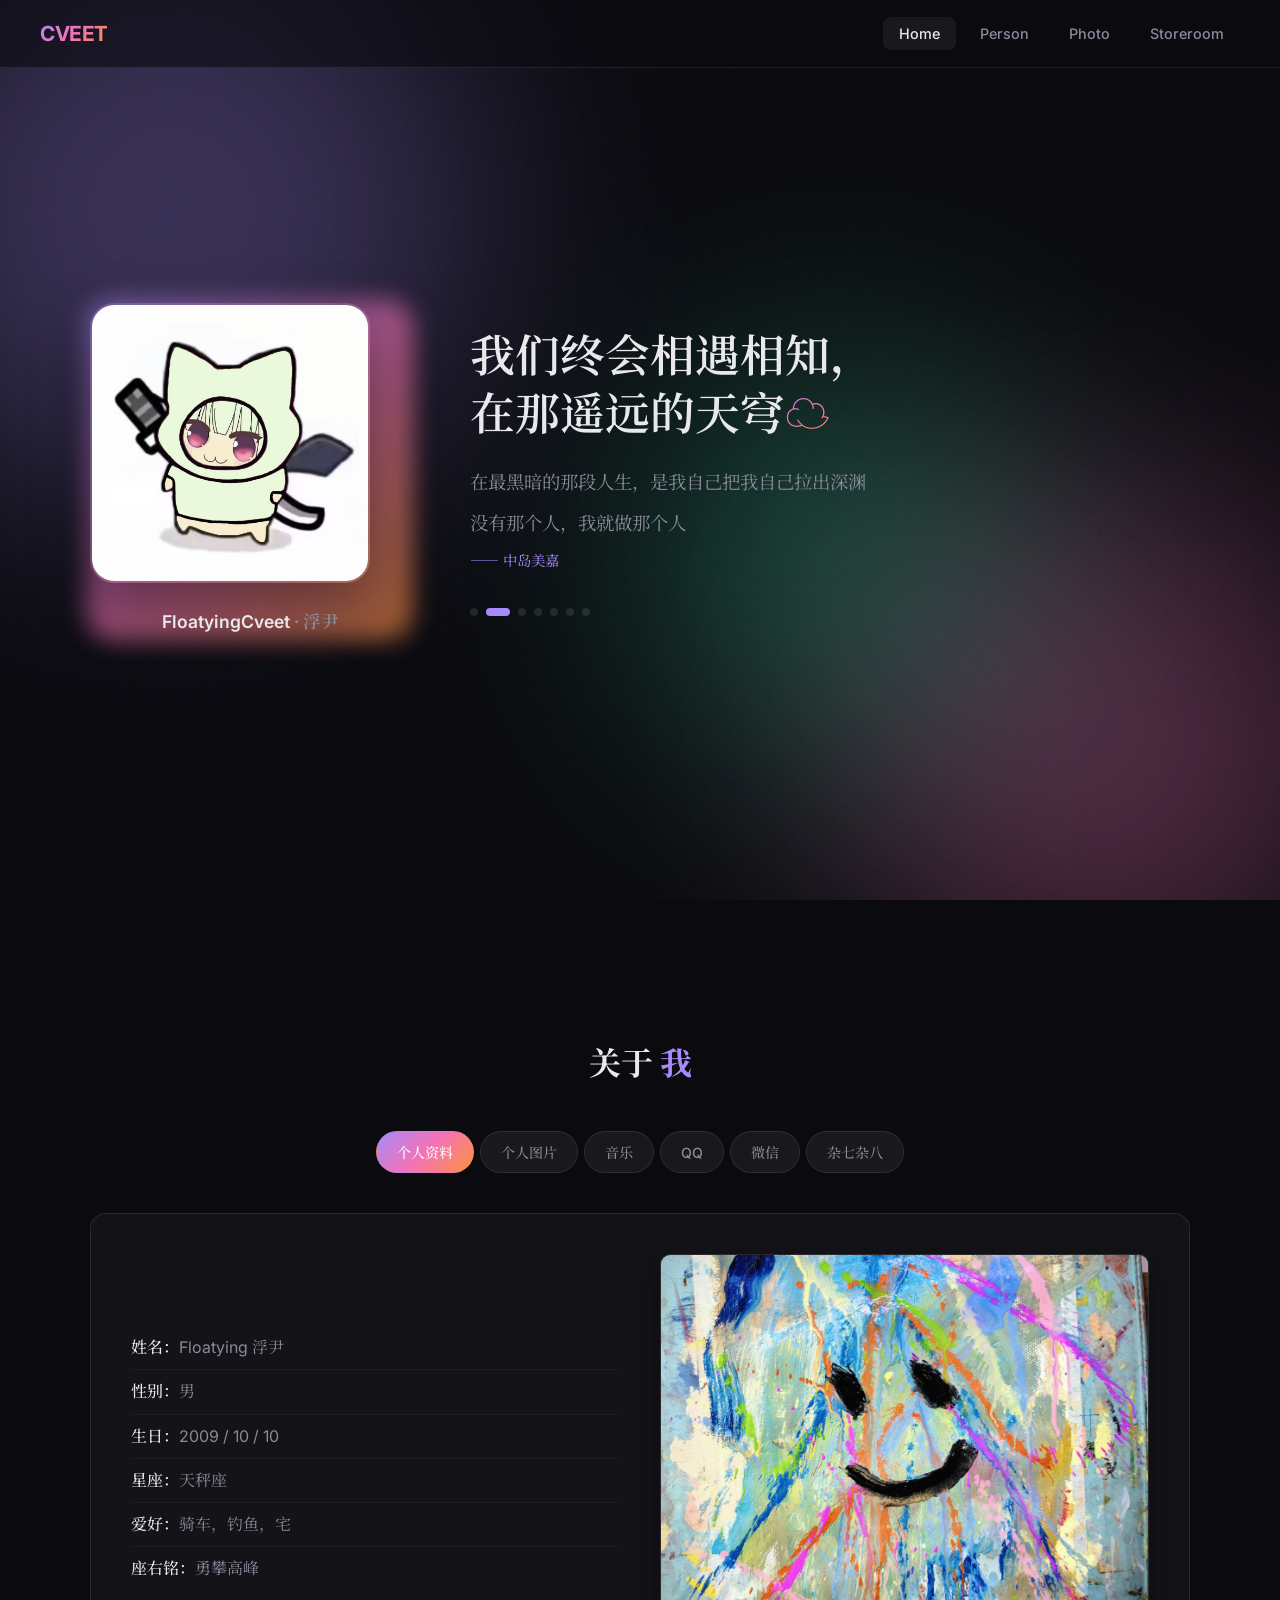
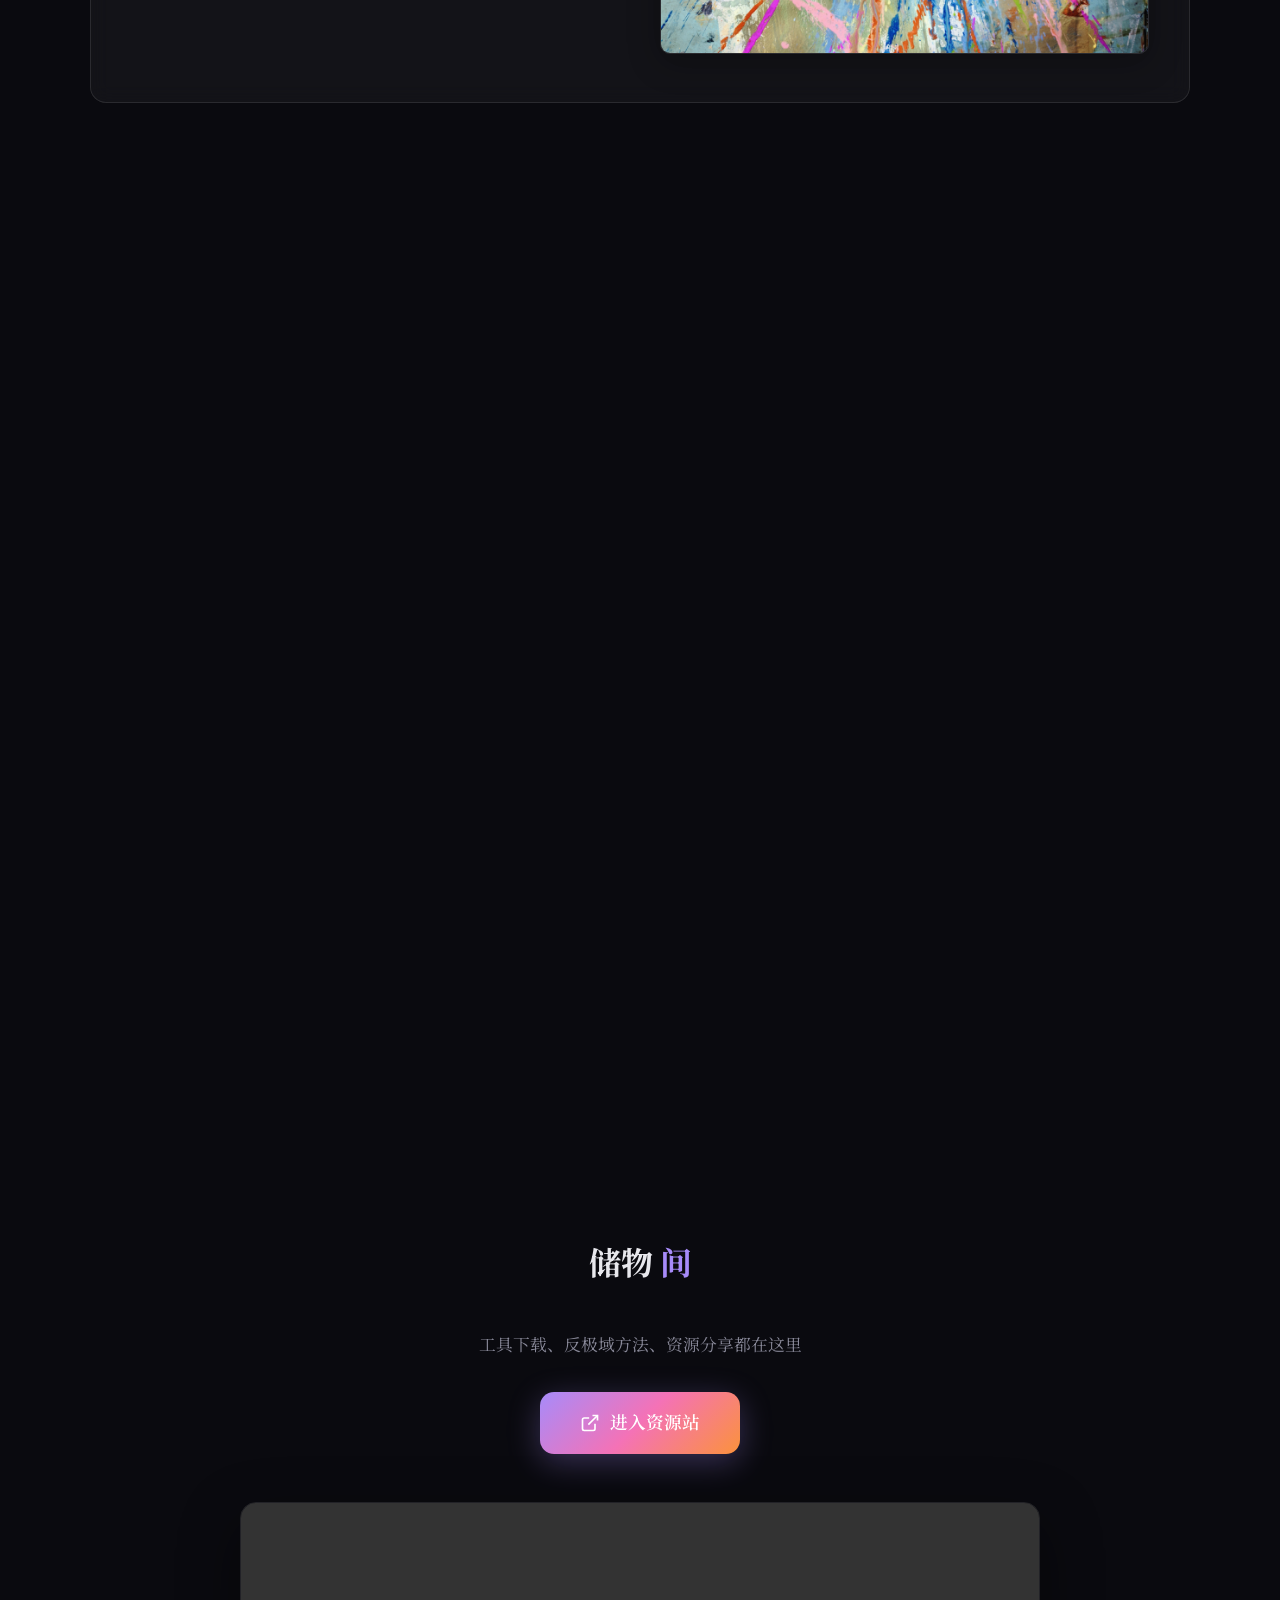
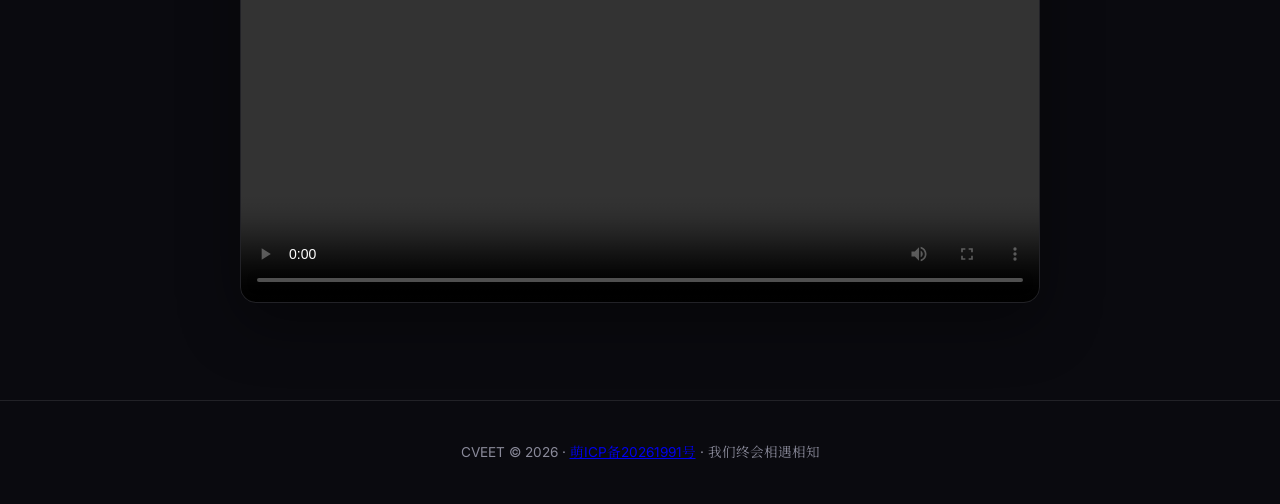
==== commit e450b154: "Update index.html" ====
--- a/index.html
+++ b/index.html
@@ -586,7 +586,7 @@
 </div>
 
 <footer>
-    <p>CVEET &copy; 2026 &middot; FloatyingCveet &middot; 我们终会相遇相知<a href="https://icp.gov.moe/?keyword=20261991" target="_blank">萌ICP备20261991号</a></p>
+    <p>CVEET &copy; 2026 &middot; <a href="https://icp.gov.moe/?keyword=20261991" target="_blank">萌ICP备20261991号</a> &middot; 我们终会相遇相知</p>
 </footer>
 
 <script>
